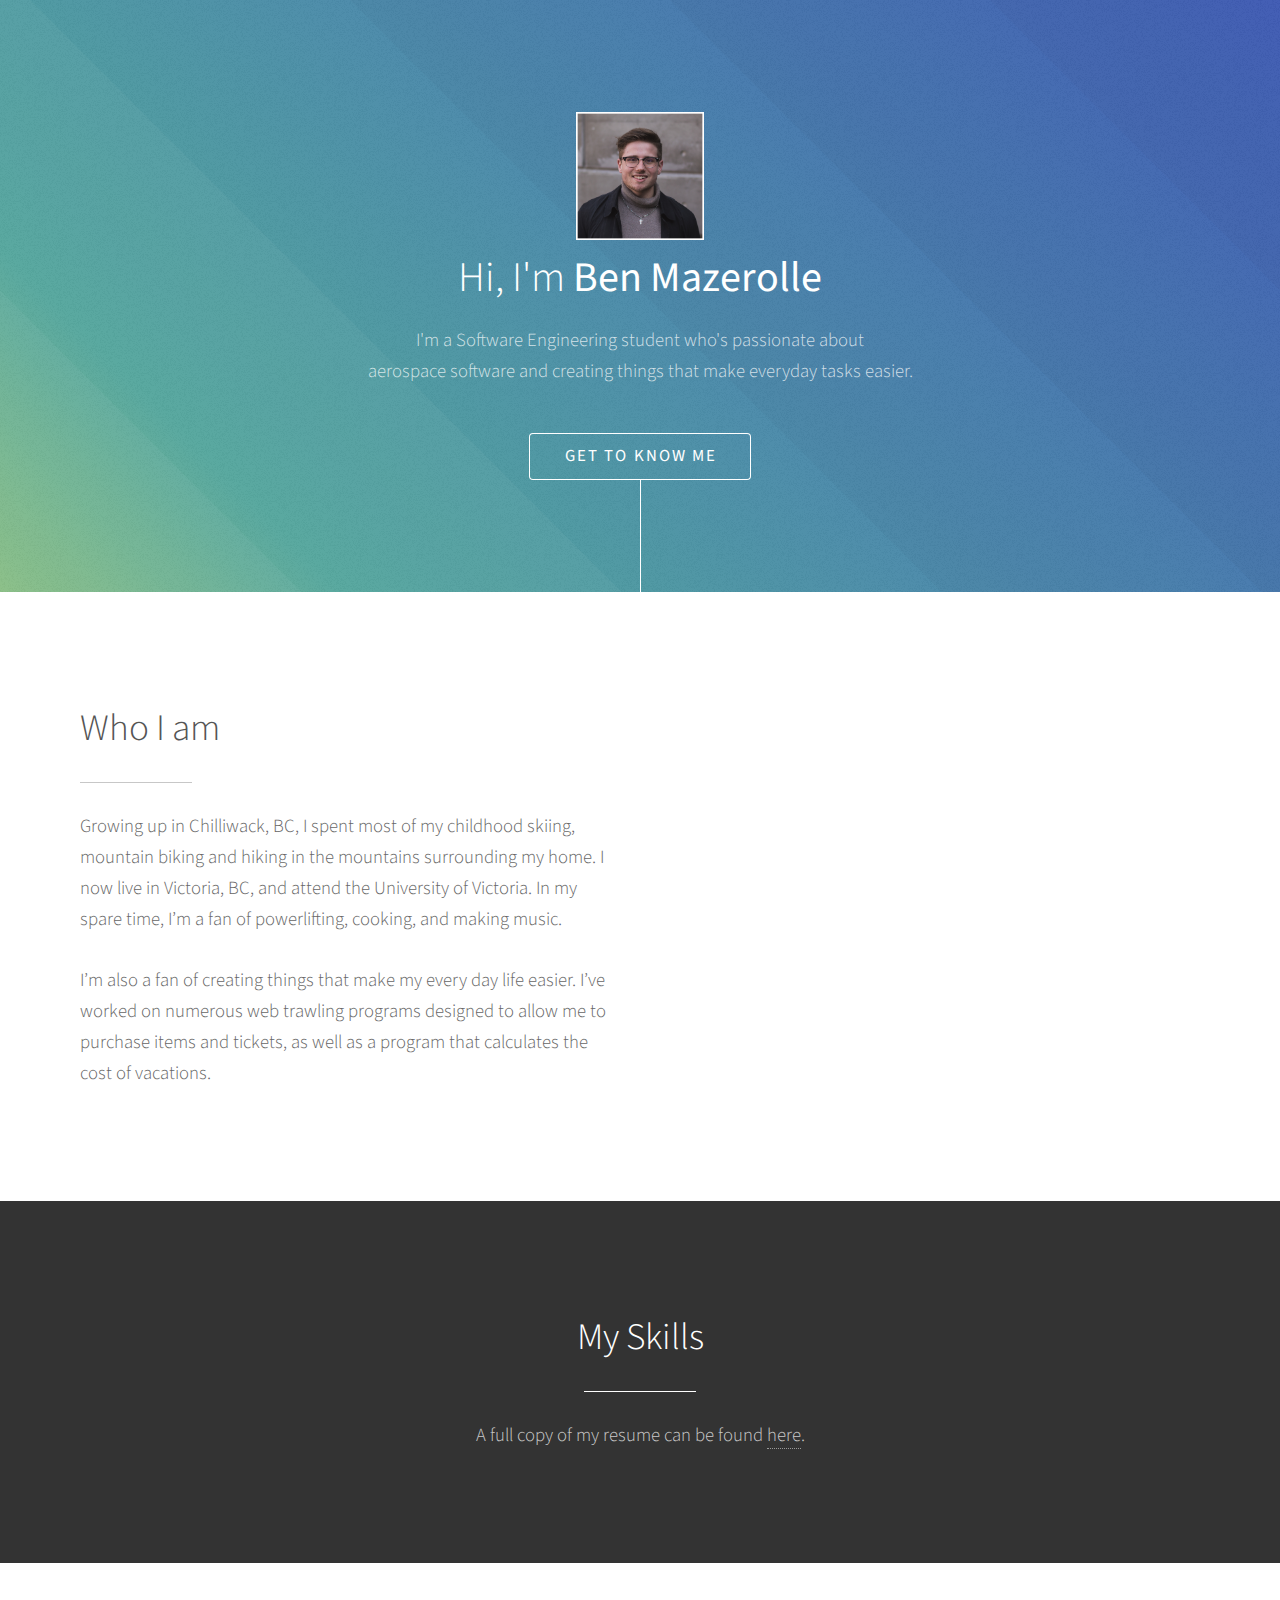
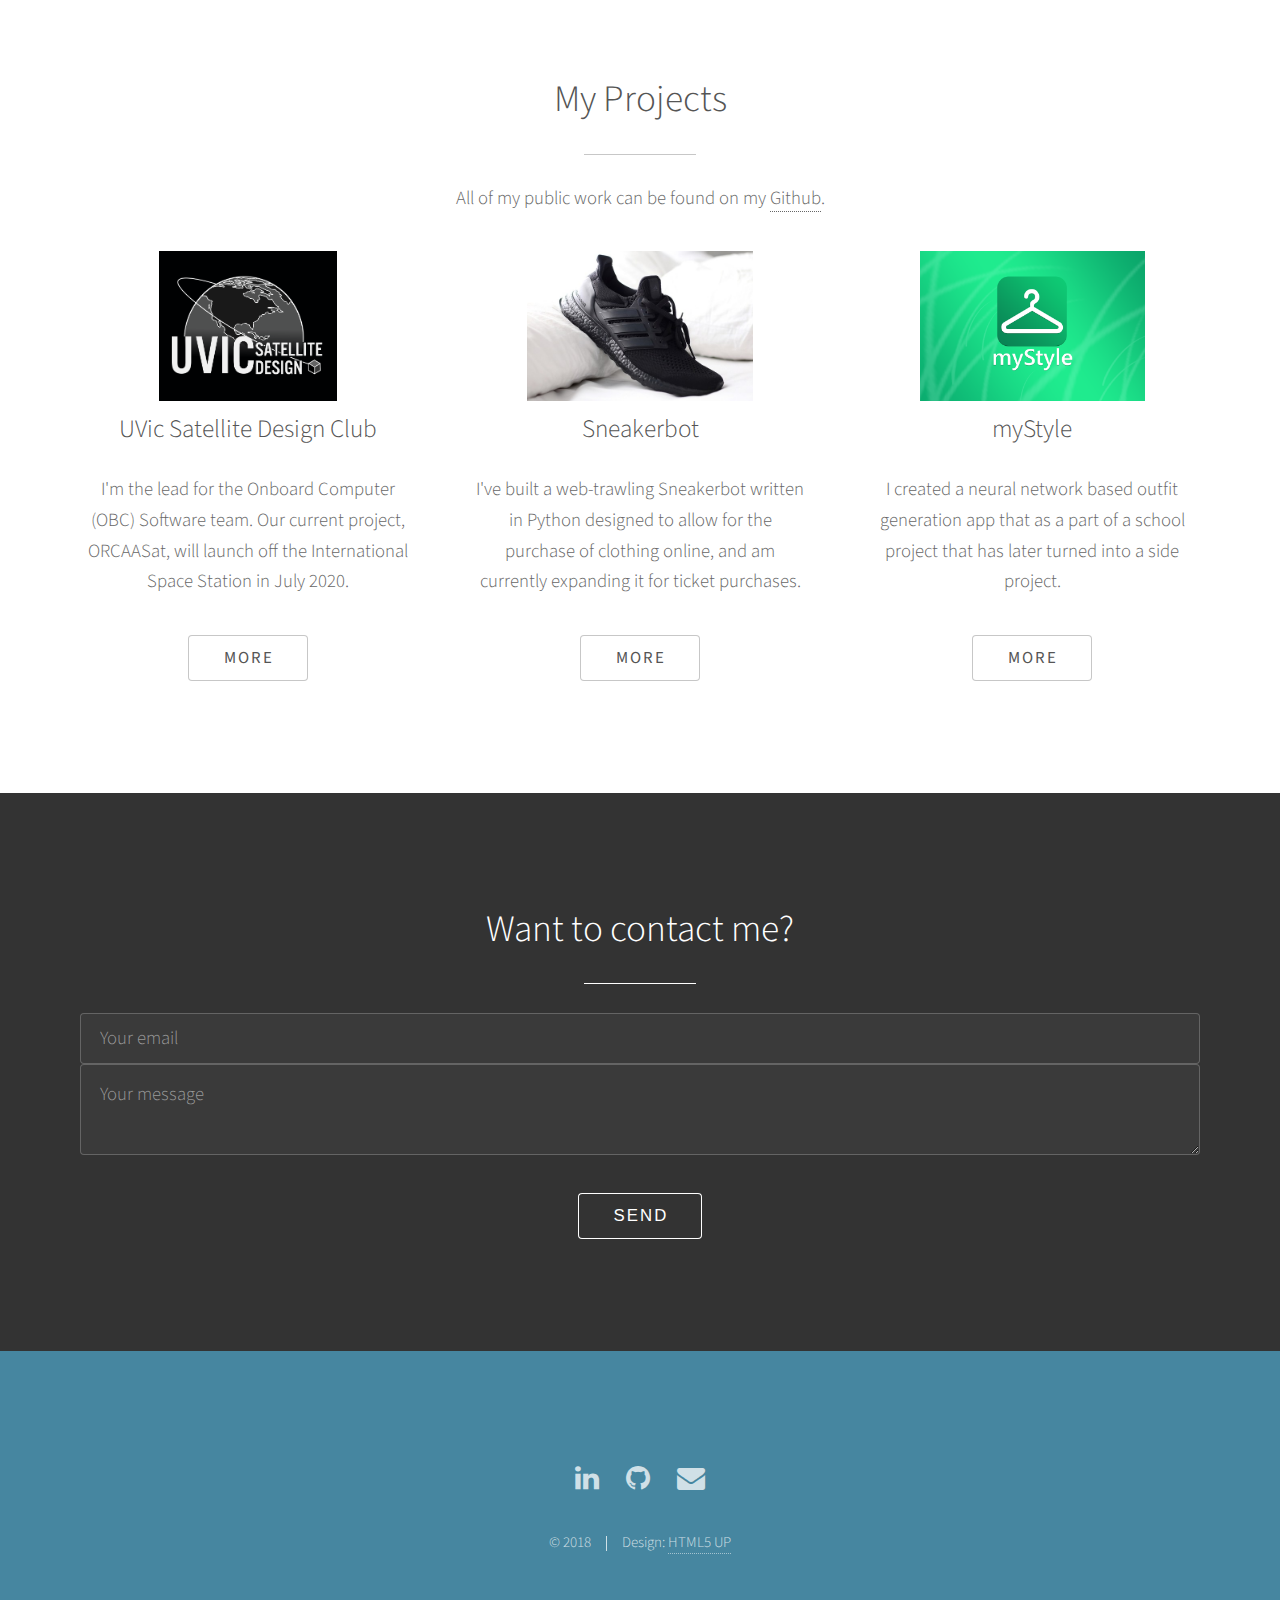
==== index.html @ 40f5339f "test:" ====
<!DOCTYPE HTML>
<!--
	Photon by HTML5 UP
	html5up.net | @ajlkn
	Free for personal and commercial use under the CCA 3.0 license (html5up.net/license)
-->
<html>
	<head>
		<title>Ben Mazerolle</title>
		<meta charset="utf-8" />
		<meta name="viewport" content="width=device-width, initial-scale=1" />
		<!--[if lte IE 8]><script src="assets/js/ie/html5shiv.js"></script><![endif]-->
		<link rel="stylesheet" href="assets/css/main.css" />
		<!--[if lte IE 8]><link rel="stylesheet" href="assets/css/ie8.css" /><![endif]-->
		<!--[if lte IE 9]><link rel="stylesheet" href="assets/css/ie9.css" /><![endif]-->
		<link rel="shortcut icon" href="https://raw.githubusercontent.com/bmazerolle/bmazerolle.github.io/master/images/me.ico" type="image/x-icon" />
	</head>
	<body>

		<!-- Header -->
			<section id="header">
				<div class="inner">
					<span><img src="images/me.jpg" alt="" width = "10%"/></span>
					<h1>Hi, I'm <strong>Ben Mazerolle</strong><br />
					</h1>
					<p>I'm a Software Engineering student who's passionate about<br />
					aerospace software and creating things that make everyday tasks easier.</p>
					<ul class="actions">
						<li><a href="#one" class="button scrolly">Get to know me</a></li>
					</ul>
				</div>
			</section>

		<!-- One -->
			<section id="one" class="main style1">
				<div class="container">
					<div class="row 150%">
						<div class="6u 12u$(medium)">
							<header class="major">
								<h2>Who I am<br />
								</h2>
							</header>
							<p>Growing up in Chilliwack, BC, I spent most of my childhood skiing, mountain biking and hiking in the mountains surrounding my home. I now live in Victoria, BC, and attend the University of Victoria. In my spare time, I’m a fan of powerlifting, cooking, and making music.
								<br/>
								<br/>
								I’m also a fan of creating things that make my every day life easier. I’ve worked on numerous web trawling programs designed to allow me to purchase items and tickets, as well as a program that calculates the cost of vacations.
							</p>
						</div>
						<div class="6u$ 12u$(medium) important(medium)">
							<span class="image fit"><img src="images/meskiing.png" alt=""/></span>
						</div>
					</div>
				</div>
			</section>

		<!-- Two -->
			<section id="two" class="main style2">
				<div class="container">
					<div class="row 150%">
						<div class="12u 20u$(medium)" align="center">
							<header class="major" align="center">
								<h2>My Skills</h2>
							</header>
							<p>A full copy of my resume can be found <a href='https://bmazerolle.github.io/assets/files/resume.pdf' target="_blank">here</a>.</p>
							<!--<ul class="major-icons">
								<li><span align="center"><div width="250px" id="programming"></div><div id="hardware" width="250px"></div><div id="database"></div><div id="design"></div><div id="webdev"></div><div id="networks"></div><div id="rtos"></div><div id="tools"></div></span></li>
							</ul>-->
						</div>
					</div>
				</div>
			</section>

		<!-- Three -->
			<section id="three" class="main style1 special">
				<div class="container">
					<header class="major">
						<h2>My Projects</h2>
					</header>
					<p>All of my public work can be found on my <a href='http://www.github.com/bmazerolle' target="_blank">Github</a>.</p>
					<div class="row 150%">
						<div class="4u 12u$(medium)">
							<span><img height="150" src="images/UVSD.png" alt="" /></span>
							<h3>UVic Satellite Design Club</h3>
							<p>I'm the lead for the Onboard Computer (OBC) Software team. Our current project, ORCAASat, will launch off the International Space Station in July 2020.</p>
							<ul class="actions">
								<li><a href="UVSD.html" class="button">More</a></li>
							</ul>
						</div>
						<div class="4u 12u$(medium)">
							<span><img height="150" src="images/ultraboost.jpg" alt="" /></span>
							<h3>Sneakerbot</h3>
							<p>I've built a web-trawling Sneakerbot written in Python designed to allow for the purchase of clothing online, and am currently expanding it for ticket purchases.</p>
							<ul class="actions">
								<li><a href="Sneakerbot.html" class="button">More</a></li>
							</ul>
						</div>
						<div class="4u$ 12u$(medium)">
							<span><img height="150" src="images/myStyle.png" alt="" /></span>
							<h3>myStyle</h3>
							<p>I created a neural network based outfit generation app that as a part of a school project that has later turned into a side project.</p>
							<ul class="actions">
								<li><a href="myStyle.html" class="button">More</a></li>
							</ul>
						</div>
					</div>
				</div>
			</section>

		<!-- Four -->
			<section id="four" class="main style2 special">
				<div class="container">
					<header class="major">
						<h2>Want to contact me?</h2>
					</header>
					<form method="POST" action="https://formspree.io/benmazerolle@yahoo.com">
						<input type="email" name="email" placeholder="Your email">
						<textarea name="message" placeholder="Your message"></textarea>
						<p></p>
						<button type="submit">Send</button>
					</form>
				</div>
			</section>



		<!-- Footer -->
			<section id="footer">
				<ul class="icons">
					<li><a href="http://www.linkedin.com/in/ben-mazerolle/" class="icon alt fa-linkedin"><span class="label" target="_blank">Instagram</span></a></li>
					<li><a href="http://www.github.com/bmazerolle" class="icon alt fa-github" target="_blank"><span class="label">GitHub</span></a></li>
					<li><a href="mailto:benmazerolle@yahoo.com" class="icon alt fa-envelope"><span class="label">Email</span></a></li>
				</ul>
				<ul class="copyright">
					<li>&copy; 2018</li><li>Design: <a href="http://html5up.net">HTML5 UP</a></li>
				</ul>
			</section>

		<!-- Scripts -->
			<script src="assets/js/jquery.min.js"></script>
			<script src="assets/js/jquery.scrolly.min.js"></script>
			<script src="assets/js/skel.min.js"></script>
			<script src="assets/js/util.js"></script>
			<!--[if lte IE 8]><script src="assets/js/ie/respond.min.js"></script><![endif]-->
			<script src="assets/js/main.js"></script>
			<script>
				// When the user clicks on <div>, open the popup
				function myFunction() {
					var popup = document.getElementById("myPopup");
					popup.classList.toggle("show");
				}
			</script>

	</body>


</html>
---- assets/css/main.css ----
@import url("font-awesome.min.css");
@import url("https://fonts.googleapis.com/css?family=Source+Sans+Pro:300,300italic,400,400italic");

/*
	Photon by HTML5 UP
	html5up.net | @ajlkn
	Free for personal and commercial use under the CCA 3.0 license (html5up.net/license)
*/

/* Reset */

	html, body, div, span, applet, object, iframe, h1, h2, h3, h4, h5, h6, p, blockquote, pre, a, abbr, acronym, address, big, cite, code, del, dfn, em, img, ins, kbd, q, s, samp, small, strike, strong, sub, sup, tt, var, b, u, i, center, dl, dt, dd, ol, ul, li, fieldset, form, label, legend, table, caption, tbody, tfoot, thead, tr, th, td, article, aside, canvas, details, embed, figure, figcaption, footer, header, hgroup, menu, nav, output, ruby, section, summary, time, mark, audio, video {
		margin: 0;
		padding: 0;
		border: 0;
		font-size: 100%;
		font: inherit;
		vertical-align: baseline;
	}
	
		#programming {
		content: url('https://raw.githubusercontent.com/bmazerolle/bmazerolle.github.io/master/images/Programming.png');
		height: 250px;
		width: 250px;
		float:left;
	}

	#programming:hover {
		content: url('https://raw.githubusercontent.com/bmazerolle/bmazerolle.github.io/master/images/Programming_hover.png');
		height: 250px;
		width: 250px;
		float:left;
	}
	
	#hardware {
		height: 250px;
		width: 250px;
		content: url('https://raw.githubusercontent.com/bmazerolle/bmazerolle.github.io/master/images/Hardware.png');
		float:left;
	}
	
	#hardware:hover {
		height: 250px;
		width: 250px;
		content: url('https://raw.githubusercontent.com/bmazerolle/bmazerolle.github.io/master/images/Hardware_hover.png');
		float:left;
	}
	
	#database {
		content: url('https://raw.githubusercontent.com/bmazerolle/bmazerolle.github.io/master/images/databaseicon.png');
		height: 250px;
		width: 250px;
		float:left;
	}

	#database:hover {
		content: url('https://raw.githubusercontent.com/bmazerolle/bmazerolle.github.io/master/images/databaseicon_hover.png');
		height: 250px;
		width: 250px;
		float:left;
	}
	
	#design {
		content: url('https://raw.githubusercontent.com/bmazerolle/bmazerolle.github.io/master/images/Design.png');
		height: 250px;
		width: 250px;
		float:left;
	}

	#design:hover {
		content: url('https://raw.githubusercontent.com/bmazerolle/bmazerolle.github.io/master/images/Design_hover.png');
		height: 250px;
		width: 250px;
		float:left;
	}
	
	#webdev {
		content: url('https://raw.githubusercontent.com/bmazerolle/bmazerolle.github.io/master/images/interneticon.png');
		height: 250px;
		width: 250px;
		float:left;
	}

	#webdev:hover {
		content: url('https://raw.githubusercontent.com/bmazerolle/bmazerolle.github.io/master/images/interneticon_hover.png');
		height: 250px;
		width: 250px;
		float:left;
	}
	
	#networks {
		content: url('https://raw.githubusercontent.com/bmazerolle/bmazerolle.github.io/master/images/networks.png');
		height: 250px;
		width: 250px;
		float:left;
	}

	#networks:hover {
		content: url('https://raw.githubusercontent.com/bmazerolle/bmazerolle.github.io/master/images/networks_hover.png');
		height: 250px;
		width: 250px;
		float:left;
	}
	
	#rtos {
		content: url('https://raw.githubusercontent.com/bmazerolle/bmazerolle.github.io/master/images/RTOS.png');
		height: 250px;
		width: 250px;
		float:left;
	}

	#rtos:hover {
		content: url('https://raw.githubusercontent.com/bmazerolle/bmazerolle.github.io/master/images/RTOS_hover.png');
		height: 250px;
		width: 250px;
		float:left;
	}
	
	#tools {
		content: url('https://raw.githubusercontent.com/bmazerolle/bmazerolle.github.io/master/images/tools.png');
		height: 250px;
		width: 250px;
		float:left;
	}

	#tools:hover {
		content: url('https://raw.githubusercontent.com/bmazerolle/bmazerolle.github.io/master/images/Tools_hover.png');
		height: 250px;
		width: 250px;
		float:left;
	}
	
	article, aside, details, figcaption, figure, footer, header, hgroup, menu, nav, section {
		display: block;
	}

	body {
		line-height: 1;
	}

	ol, ul {
		list-style: none;
	}

	blockquote, q {
		quotes: none;
	}

	blockquote:before, blockquote:after, q:before, q:after {
		content: '';
		content: none;
	}

	table {
		border-collapse: collapse;
		border-spacing: 0;
	}

	body {
		-webkit-text-size-adjust: none;
	}

/* Box Model */

	*, *:before, *:after {
		-moz-box-sizing: border-box;
		-webkit-box-sizing: border-box;
		box-sizing: border-box;
	}

/* Containers */

	.container {
		margin-left: auto;
		margin-right: auto;
	}

	.container.\31 25\25 {
		width: 100%;
		max-width: 75em;
		min-width: 60em;
	}

	.container.\37 5\25 {
		width: 45em;
	}

	.container.\35 0\25 {
		width: 30em;
	}

	.container.\32 5\25 {
		width: 15em;
	}

	.container {
		width: 60em;
	}

	@media screen and (max-width: 1680px) {

		.container.\31 25\25 {
			width: 100%;
			max-width: 75em;
			min-width: 60em;
		}

		.container.\37 5\25 {
			width: 45em;
		}

		.container.\35 0\25 {
			width: 30em;
		}

		.container.\32 5\25 {
			width: 15em;
		}

		.container {
			width: 60em;
		}

	}

	@media screen and (max-width: 1140px) {

		.container.\31 25\25 {
			width: 100%;
			max-width: 112.5%;
			min-width: 90%;
		}

		.container.\37 5\25 {
			width: 67.5%;
		}

		.container.\35 0\25 {
			width: 45%;
		}

		.container.\32 5\25 {
			width: 22.5%;
		}

		.container {
			width: 90%;
		}

	}

	@media screen and (max-width: 980px) {

		.container.\31 25\25 {
			width: 100%;
			max-width: 125%;
			min-width: 100%;
		}

		.container.\37 5\25 {
			width: 75%;
		}

		.container.\35 0\25 {
			width: 50%;
		}

		.container.\32 5\25 {
			width: 25%;
		}

		.container {
			width: 100% !important;
		}

	}

	@media screen and (max-width: 736px) {

		.container.\31 25\25 {
			width: 100%;
			max-width: 125%;
			min-width: 100%;
		}

		.container.\37 5\25 {
			width: 75%;
		}

		.container.\35 0\25 {
			width: 50%;
		}

		.container.\32 5\25 {
			width: 25%;
		}

		.container {
			width: 100% !important;
		}

	}

	@media screen and (max-width: 480px) {

		.container.\31 25\25 {
			width: 100%;
			max-width: 125%;
			min-width: 100%;
		}

		.container.\37 5\25 {
			width: 75%;
		}

		.container.\35 0\25 {
			width: 50%;
		}

		.container.\32 5\25 {
			width: 25%;
		}

		.container {
			width: 100% !important;
		}

	}

	@media screen and (max-width: 320px) {

		.container.\31 25\25 {
			width: 100%;
			max-width: 125%;
			min-width: 100%;
		}

		.container.\37 5\25 {
			width: 75%;
		}

		.container.\35 0\25 {
			width: 50%;
		}

		.container.\32 5\25 {
			width: 25%;
		}

		.container {
			width: 100% !important;
		}

	}

/* Grid */

	.row {
		border-bottom: solid 1px transparent;
		-moz-box-sizing: border-box;
		-webkit-box-sizing: border-box;
		box-sizing: border-box;
	}

	.row > * {
		float: left;
		-moz-box-sizing: border-box;
		-webkit-box-sizing: border-box;
		box-sizing: border-box;
	}

	.row:after, .row:before {
		content: '';
		display: block;
		clear: both;
		height: 0;
	}

	.row.uniform > * > :first-child {
		margin-top: 0;
	}

	.row.uniform > * > :last-child {
		margin-bottom: 0;
	}

	.row.\30 \25 > * {
		padding: 0 0 0 0em;
	}

	.row.\30 \25 {
		margin: 0 0 -1px 0em;
	}

	.row.uniform.\30 \25 > * {
		padding: 0em 0 0 0em;
	}

	.row.uniform.\30 \25 {
		margin: 0em 0 -1px 0em;
	}

	.row > * {
		padding: 0 0 0 2em;
	}

	.row {
		margin: 0 0 -1px -2em;
	}

	.row.uniform > * {
		padding: 2em 0 0 2em;
	}

	.row.uniform {
		margin: -2em 0 -1px -2em;
	}

	.row.\32 00\25 > * {
		padding: 0 0 0 4em;
	}

	.row.\32 00\25 {
		margin: 0 0 -1px -4em;
	}

	.row.uniform.\32 00\25 > * {
		padding: 4em 0 0 4em;
	}

	.row.uniform.\32 00\25 {
		margin: -4em 0 -1px -4em;
	}

	.row.\31 50\25 > * {
		padding: 0 0 0 3em;
	}

	.row.\31 50\25 {
		margin: 0 0 -1px -3em;
	}

	.row.uniform.\31 50\25 > * {
		padding: 3em 0 0 3em;
	}

	.row.uniform.\31 50\25 {
		margin: -3em 0 -1px -3em;
	}

	.row.\35 0\25 > * {
		padding: 0 0 0 1em;
	}

	.row.\35 0\25 {
		margin: 0 0 -1px -1em;
	}

	.row.uniform.\35 0\25 > * {
		padding: 1em 0 0 1em;
	}

	.row.uniform.\35 0\25 {
		margin: -1em 0 -1px -1em;
	}

	.row.\32 5\25 > * {
		padding: 0 0 0 0.5em;
	}

	.row.\32 5\25 {
		margin: 0 0 -1px -0.5em;
	}

	.row.uniform.\32 5\25 > * {
		padding: 0.5em 0 0 0.5em;
	}

	.row.uniform.\32 5\25 {
		margin: -0.5em 0 -1px -0.5em;
	}

	.\31 2u, .\31 2u\24 {
		width: 100%;
		clear: none;
		margin-left: 0;
	}

	.\31 1u, .\31 1u\24 {
		width: 91.6666666667%;
		clear: none;
		margin-left: 0;
	}

	.\31 0u, .\31 0u\24 {
		width: 83.3333333333%;
		clear: none;
		margin-left: 0;
	}

	.\39 u, .\39 u\24 {
		width: 75%;
		clear: none;
		margin-left: 0;
	}

	.\38 u, .\38 u\24 {
		width: 66.6666666667%;
		clear: none;
		margin-left: 0;
	}

	.\37 u, .\37 u\24 {
		width: 58.3333333333%;
		clear: none;
		margin-left: 0;
	}

	.\36 u, .\36 u\24 {
		width: 50%;
		clear: none;
		margin-left: 0;
	}

	.\35 u, .\35 u\24 {
		width: 41.6666666667%;
		clear: none;
		margin-left: 0;
	}

	.\34 u, .\34 u\24 {
		width: 33.3333333333%;
		clear: none;
		margin-left: 0;
	}

	.\33 u, .\33 u\24 {
		width: 25%;
		clear: none;
		margin-left: 0;
	}

	.\32 u, .\32 u\24 {
		width: 16.6666666667%;
		clear: none;
		margin-left: 0;
	}

	.\31 u, .\31 u\24 {
		width: 8.3333333333%;
		clear: none;
		margin-left: 0;
	}

	.\31 2u\24 + *,
	.\31 1u\24 + *,
	.\31 0u\24 + *,
	.\39 u\24 + *,
	.\38 u\24 + *,
	.\37 u\24 + *,
	.\36 u\24 + *,
	.\35 u\24 + *,
	.\34 u\24 + *,
	.\33 u\24 + *,
	.\32 u\24 + *,
	.\31 u\24 + * {
		clear: left;
	}

	.\-11u {
		margin-left: 91.66667%;
	}

	.\-10u {
		margin-left: 83.33333%;
	}

	.\-9u {
		margin-left: 75%;
	}

	.\-8u {
		margin-left: 66.66667%;
	}

	.\-7u {
		margin-left: 58.33333%;
	}

	.\-6u {
		margin-left: 50%;
	}

	.\-5u {
		margin-left: 41.66667%;
	}

	.\-4u {
		margin-left: 33.33333%;
	}

	.\-3u {
		margin-left: 25%;
	}

	.\-2u {
		margin-left: 16.66667%;
	}

	.\-1u {
		margin-left: 8.33333%;
	}

	@media screen and (max-width: 1680px) {

		.row > * {
			padding: 0 0 0 2em;
		}

		.row {
			margin: 0 0 -1px -2em;
		}

		.row.uniform > * {
			padding: 2em 0 0 2em;
		}

		.row.uniform {
			margin: -2em 0 -1px -2em;
		}

		.row.\32 00\25 > * {
			padding: 0 0 0 4em;
		}

		.row.\32 00\25 {
			margin: 0 0 -1px -4em;
		}

		.row.uniform.\32 00\25 > * {
			padding: 4em 0 0 4em;
		}

		.row.uniform.\32 00\25 {
			margin: -4em 0 -1px -4em;
		}

		.row.\31 50\25 > * {
			padding: 0 0 0 3em;
		}

		.row.\31 50\25 {
			margin: 0 0 -1px -3em;
		}

		.row.uniform.\31 50\25 > * {
			padding: 3em 0 0 3em;
		}

		.row.uniform.\31 50\25 {
			margin: -3em 0 -1px -3em;
		}

		.row.\35 0\25 > * {
			padding: 0 0 0 1em;
		}

		.row.\35 0\25 {
			margin: 0 0 -1px -1em;
		}

		.row.uniform.\35 0\25 > * {
			padding: 1em 0 0 1em;
		}

		.row.uniform.\35 0\25 {
			margin: -1em 0 -1px -1em;
		}

		.row.\32 5\25 > * {
			padding: 0 0 0 0.5em;
		}

		.row.\32 5\25 {
			margin: 0 0 -1px -0.5em;
		}

		.row.uniform.\32 5\25 > * {
			padding: 0.5em 0 0 0.5em;
		}

		.row.uniform.\32 5\25 {
			margin: -0.5em 0 -1px -0.5em;
		}

		.\31 2u\28xlarge\29, .\31 2u\24\28xlarge\29 {
			width: 100%;
			clear: none;
			margin-left: 0;
		}

		.\31 1u\28xlarge\29, .\31 1u\24\28xlarge\29 {
			width: 91.6666666667%;
			clear: none;
			margin-left: 0;
		}

		.\31 0u\28xlarge\29, .\31 0u\24\28xlarge\29 {
			width: 83.3333333333%;
			clear: none;
			margin-left: 0;
		}

		.\39 u\28xlarge\29, .\39 u\24\28xlarge\29 {
			width: 75%;
			clear: none;
			margin-left: 0;
		}

		.\38 u\28xlarge\29, .\38 u\24\28xlarge\29 {
			width: 66.6666666667%;
			clear: none;
			margin-left: 0;
		}

		.\37 u\28xlarge\29, .\37 u\24\28xlarge\29 {
			width: 58.3333333333%;
			clear: none;
			margin-left: 0;
		}

		.\36 u\28xlarge\29, .\36 u\24\28xlarge\29 {
			width: 50%;
			clear: none;
			margin-left: 0;
		}

		.\35 u\28xlarge\29, .\35 u\24\28xlarge\29 {
			width: 41.6666666667%;
			clear: none;
			margin-left: 0;
		}

		.\34 u\28xlarge\29, .\34 u\24\28xlarge\29 {
			width: 33.3333333333%;
			clear: none;
			margin-left: 0;
		}

		.\33 u\28xlarge\29, .\33 u\24\28xlarge\29 {
			width: 25%;
			clear: none;
			margin-left: 0;
		}

		.\32 u\28xlarge\29, .\32 u\24\28xlarge\29 {
			width: 16.6666666667%;
			clear: none;
			margin-left: 0;
		}

		.\31 u\28xlarge\29, .\31 u\24\28xlarge\29 {
			width: 8.3333333333%;
			clear: none;
			margin-left: 0;
		}

		.\31 2u\24\28xlarge\29 + *,
		.\31 1u\24\28xlarge\29 + *,
		.\31 0u\24\28xlarge\29 + *,
		.\39 u\24\28xlarge\29 + *,
		.\38 u\24\28xlarge\29 + *,
		.\37 u\24\28xlarge\29 + *,
		.\36 u\24\28xlarge\29 + *,
		.\35 u\24\28xlarge\29 + *,
		.\34 u\24\28xlarge\29 + *,
		.\33 u\24\28xlarge\29 + *,
		.\32 u\24\28xlarge\29 + *,
		.\31 u\24\28xlarge\29 + * {
			clear: left;
		}

		.\-11u\28xlarge\29 {
			margin-left: 91.66667%;
		}

		.\-10u\28xlarge\29 {
			margin-left: 83.33333%;
		}

		.\-9u\28xlarge\29 {
			margin-left: 75%;
		}

		.\-8u\28xlarge\29 {
			margin-left: 66.66667%;
		}

		.\-7u\28xlarge\29 {
			margin-left: 58.33333%;
		}

		.\-6u\28xlarge\29 {
			margin-left: 50%;
		}

		.\-5u\28xlarge\29 {
			margin-left: 41.66667%;
		}

		.\-4u\28xlarge\29 {
			margin-left: 33.33333%;
		}

		.\-3u\28xlarge\29 {
			margin-left: 25%;
		}

		.\-2u\28xlarge\29 {
			margin-left: 16.66667%;
		}

		.\-1u\28xlarge\29 {
			margin-left: 8.33333%;
		}

	}

	@media screen and (max-width: 1140px) {

		.row > * {
			padding: 0 0 0 1.5em;
		}

		.row {
			margin: 0 0 -1px -1.5em;
		}

		.row.uniform > * {
			padding: 1.5em 0 0 1.5em;
		}

		.row.uniform {
			margin: -1.5em 0 -1px -1.5em;
		}

		.row.\32 00\25 > * {
			padding: 0 0 0 3em;
		}

		.row.\32 00\25 {
			margin: 0 0 -1px -3em;
		}

		.row.uniform.\32 00\25 > * {
			padding: 3em 0 0 3em;
		}

		.row.uniform.\32 00\25 {
			margin: -3em 0 -1px -3em;
		}

		.row.\31 50\25 > * {
			padding: 0 0 0 2.25em;
		}

		.row.\31 50\25 {
			margin: 0 0 -1px -2.25em;
		}

		.row.uniform.\31 50\25 > * {
			padding: 2.25em 0 0 2.25em;
		}

		.row.uniform.\31 50\25 {
			margin: -2.25em 0 -1px -2.25em;
		}

		.row.\35 0\25 > * {
			padding: 0 0 0 0.75em;
		}

		.row.\35 0\25 {
			margin: 0 0 -1px -0.75em;
		}

		.row.uniform.\35 0\25 > * {
			padding: 0.75em 0 0 0.75em;
		}

		.row.uniform.\35 0\25 {
			margin: -0.75em 0 -1px -0.75em;
		}

		.row.\32 5\25 > * {
			padding: 0 0 0 0.375em;
		}

		.row.\32 5\25 {
			margin: 0 0 -1px -0.375em;
		}

		.row.uniform.\32 5\25 > * {
			padding: 0.375em 0 0 0.375em;
		}

		.row.uniform.\32 5\25 {
			margin: -0.375em 0 -1px -0.375em;
		}

		.\31 2u\28large\29, .\31 2u\24\28large\29 {
			width: 100%;
			clear: none;
			margin-left: 0;
		}

		.\31 1u\28large\29, .\31 1u\24\28large\29 {
			width: 91.6666666667%;
			clear: none;
			margin-left: 0;
		}

		.\31 0u\28large\29, .\31 0u\24\28large\29 {
			width: 83.3333333333%;
			clear: none;
			margin-left: 0;
		}

		.\39 u\28large\29, .\39 u\24\28large\29 {
			width: 75%;
			clear: none;
			margin-left: 0;
		}

		.\38 u\28large\29, .\38 u\24\28large\29 {
			width: 66.6666666667%;
			clear: none;
			margin-left: 0;
		}

		.\37 u\28large\29, .\37 u\24\28large\29 {
			width: 58.3333333333%;
			clear: none;
			margin-left: 0;
		}

		.\36 u\28large\29, .\36 u\24\28large\29 {
			width: 50%;
			clear: none;
			margin-left: 0;
		}

		.\35 u\28large\29, .\35 u\24\28large\29 {
			width: 41.6666666667%;
			clear: none;
			margin-left: 0;
		}

		.\34 u\28large\29, .\34 u\24\28large\29 {
			width: 33.3333333333%;
			clear: none;
			margin-left: 0;
		}

		.\33 u\28large\29, .\33 u\24\28large\29 {
			width: 25%;
			clear: none;
			margin-left: 0;
		}

		.\32 u\28large\29, .\32 u\24\28large\29 {
			width: 16.6666666667%;
			clear: none;
			margin-left: 0;
		}

		.\31 u\28large\29, .\31 u\24\28large\29 {
			width: 8.3333333333%;
			clear: none;
			margin-left: 0;
		}

		.\31 2u\24\28large\29 + *,
		.\31 1u\24\28large\29 + *,
		.\31 0u\24\28large\29 + *,
		.\39 u\24\28large\29 + *,
		.\38 u\24\28large\29 + *,
		.\37 u\24\28large\29 + *,
		.\36 u\24\28large\29 + *,
		.\35 u\24\28large\29 + *,
		.\34 u\24\28large\29 + *,
		.\33 u\24\28large\29 + *,
		.\32 u\24\28large\29 + *,
		.\31 u\24\28large\29 + * {
			clear: left;
		}

		.\-11u\28large\29 {
			margin-left: 91.66667%;
		}

		.\-10u\28large\29 {
			margin-left: 83.33333%;
		}

		.\-9u\28large\29 {
			margin-left: 75%;
		}

		.\-8u\28large\29 {
			margin-left: 66.66667%;
		}

		.\-7u\28large\29 {
			margin-left: 58.33333%;
		}

		.\-6u\28large\29 {
			margin-left: 50%;
		}

		.\-5u\28large\29 {
			margin-left: 41.66667%;
		}

		.\-4u\28large\29 {
			margin-left: 33.33333%;
		}

		.\-3u\28large\29 {
			margin-left: 25%;
		}

		.\-2u\28large\29 {
			margin-left: 16.66667%;
		}

		.\-1u\28large\29 {
			margin-left: 8.33333%;
		}

	}

	@media screen and (max-width: 980px) {

		.row > * {
			padding: 0 0 0 1.5em;
		}

		.row {
			margin: 0 0 -1px -1.5em;
		}

		.row.uniform > * {
			padding: 1.5em 0 0 1.5em;
		}

		.row.uniform {
			margin: -1.5em 0 -1px -1.5em;
		}

		.row.\32 00\25 > * {
			padding: 0 0 0 3em;
		}

		.row.\32 00\25 {
			margin: 0 0 -1px -3em;
		}

		.row.uniform.\32 00\25 > * {
			padding: 3em 0 0 3em;
		}

		.row.uniform.\32 00\25 {
			margin: -3em 0 -1px -3em;
		}

		.row.\31 50\25 > * {
			padding: 0 0 0 2.25em;
		}

		.row.\31 50\25 {
			margin: 0 0 -1px -2.25em;
		}

		.row.uniform.\31 50\25 > * {
			padding: 2.25em 0 0 2.25em;
		}

		.row.uniform.\31 50\25 {
			margin: -2.25em 0 -1px -2.25em;
		}

		.row.\35 0\25 > * {
			padding: 0 0 0 0.75em;
		}

		.row.\35 0\25 {
			margin: 0 0 -1px -0.75em;
		}

		.row.uniform.\35 0\25 > * {
			padding: 0.75em 0 0 0.75em;
		}

		.row.uniform.\35 0\25 {
			margin: -0.75em 0 -1px -0.75em;
		}

		.row.\32 5\25 > * {
			padding: 0 0 0 0.375em;
		}

		.row.\32 5\25 {
			margin: 0 0 -1px -0.375em;
		}

		.row.uniform.\32 5\25 > * {
			padding: 0.375em 0 0 0.375em;
		}

		.row.uniform.\32 5\25 {
			margin: -0.375em 0 -1px -0.375em;
		}

		.\31 2u\28medium\29, .\31 2u\24\28medium\29 {
			width: 100%;
			clear: none;
			margin-left: 0;
		}

		.\31 1u\28medium\29, .\31 1u\24\28medium\29 {
			width: 91.6666666667%;
			clear: none;
			margin-left: 0;
		}

		.\31 0u\28medium\29, .\31 0u\24\28medium\29 {
			width: 83.3333333333%;
			clear: none;
			margin-left: 0;
		}

		.\39 u\28medium\29, .\39 u\24\28medium\29 {
			width: 75%;
			clear: none;
			margin-left: 0;
		}

		.\38 u\28medium\29, .\38 u\24\28medium\29 {
			width: 66.6666666667%;
			clear: none;
			margin-left: 0;
		}

		.\37 u\28medium\29, .\37 u\24\28medium\29 {
			width: 58.3333333333%;
			clear: none;
			margin-left: 0;
		}

		.\36 u\28medium\29, .\36 u\24\28medium\29 {
			width: 50%;
			clear: none;
			margin-left: 0;
		}

		.\35 u\28medium\29, .\35 u\24\28medium\29 {
			width: 41.6666666667%;
			clear: none;
			margin-left: 0;
		}

		.\34 u\28medium\29, .\34 u\24\28medium\29 {
			width: 33.3333333333%;
			clear: none;
			margin-left: 0;
		}

		.\33 u\28medium\29, .\33 u\24\28medium\29 {
			width: 25%;
			clear: none;
			margin-left: 0;
		}

		.\32 u\28medium\29, .\32 u\24\28medium\29 {
			width: 16.6666666667%;
			clear: none;
			margin-left: 0;
		}

		.\31 u\28medium\29, .\31 u\24\28medium\29 {
			width: 8.3333333333%;
			clear: none;
			margin-left: 0;
		}

		.\31 2u\24\28medium\29 + *,
		.\31 1u\24\28medium\29 + *,
		.\31 0u\24\28medium\29 + *,
		.\39 u\24\28medium\29 + *,
		.\38 u\24\28medium\29 + *,
		.\37 u\24\28medium\29 + *,
		.\36 u\24\28medium\29 + *,
		.\35 u\24\28medium\29 + *,
		.\34 u\24\28medium\29 + *,
		.\33 u\24\28medium\29 + *,
		.\32 u\24\28medium\29 + *,
		.\31 u\24\28medium\29 + * {
			clear: left;
		}

		.\-11u\28medium\29 {
			margin-left: 91.66667%;
		}

		.\-10u\28medium\29 {
			margin-left: 83.33333%;
		}

		.\-9u\28medium\29 {
			margin-left: 75%;
		}

		.\-8u\28medium\29 {
			margin-left: 66.66667%;
		}

		.\-7u\28medium\29 {
			margin-left: 58.33333%;
		}

		.\-6u\28medium\29 {
			margin-left: 50%;
		}

		.\-5u\28medium\29 {
			margin-left: 41.66667%;
		}

		.\-4u\28medium\29 {
			margin-left: 33.33333%;
		}

		.\-3u\28medium\29 {
			margin-left: 25%;
		}

		.\-2u\28medium\29 {
			margin-left: 16.66667%;
		}

		.\-1u\28medium\29 {
			margin-left: 8.33333%;
		}

	}

	@media screen and (max-width: 736px) {

		.row > * {
			padding: 0 0 0 1.5em;
		}

		.row {
			margin: 0 0 -1px -1.5em;
		}

		.row.uniform > * {
			padding: 1.5em 0 0 1.5em;
		}

		.row.uniform {
			margin: -1.5em 0 -1px -1.5em;
		}

		.row.\32 00\25 > * {
			padding: 0 0 0 3em;
		}

		.row.\32 00\25 {
			margin: 0 0 -1px -3em;
		}

		.row.uniform.\32 00\25 > * {
			padding: 3em 0 0 3em;
		}

		.row.uniform.\32 00\25 {
			margin: -3em 0 -1px -3em;
		}

		.row.\31 50\25 > * {
			padding: 0 0 0 2.25em;
		}

		.row.\31 50\25 {
			margin: 0 0 -1px -2.25em;
		}

		.row.uniform.\31 50\25 > * {
			padding: 2.25em 0 0 2.25em;
		}

		.row.uniform.\31 50\25 {
			margin: -2.25em 0 -1px -2.25em;
		}

		.row.\35 0\25 > * {
			padding: 0 0 0 0.75em;
		}

		.row.\35 0\25 {
			margin: 0 0 -1px -0.75em;
		}

		.row.uniform.\35 0\25 > * {
			padding: 0.75em 0 0 0.75em;
		}

		.row.uniform.\35 0\25 {
			margin: -0.75em 0 -1px -0.75em;
		}

		.row.\32 5\25 > * {
			padding: 0 0 0 0.375em;
		}

		.row.\32 5\25 {
			margin: 0 0 -1px -0.375em;
		}

		.row.uniform.\32 5\25 > * {
			padding: 0.375em 0 0 0.375em;
		}

		.row.uniform.\32 5\25 {
			margin: -0.375em 0 -1px -0.375em;
		}

		.\31 2u\28small\29, .\31 2u\24\28small\29 {
			width: 100%;
			clear: none;
			margin-left: 0;
		}

		.\31 1u\28small\29, .\31 1u\24\28small\29 {
			width: 91.6666666667%;
			clear: none;
			margin-left: 0;
		}

		.\31 0u\28small\29, .\31 0u\24\28small\29 {
			width: 83.3333333333%;
			clear: none;
			margin-left: 0;
		}

		.\39 u\28small\29, .\39 u\24\28small\29 {
			width: 75%;
			clear: none;
			margin-left: 0;
		}

		.\38 u\28small\29, .\38 u\24\28small\29 {
			width: 66.6666666667%;
			clear: none;
			margin-left: 0;
		}

		.\37 u\28small\29, .\37 u\24\28small\29 {
			width: 58.3333333333%;
			clear: none;
			margin-left: 0;
		}

		.\36 u\28small\29, .\36 u\24\28small\29 {
			width: 50%;
			clear: none;
			margin-left: 0;
		}

		.\35 u\28small\29, .\35 u\24\28small\29 {
			width: 41.6666666667%;
			clear: none;
			margin-left: 0;
		}

		.\34 u\28small\29, .\34 u\24\28small\29 {
			width: 33.3333333333%;
			clear: none;
			margin-left: 0;
		}

		.\33 u\28small\29, .\33 u\24\28small\29 {
			width: 25%;
			clear: none;
			margin-left: 0;
		}

		.\32 u\28small\29, .\32 u\24\28small\29 {
			width: 16.6666666667%;
			clear: none;
			margin-left: 0;
		}

		.\31 u\28small\29, .\31 u\24\28small\29 {
			width: 8.3333333333%;
			clear: none;
			margin-left: 0;
		}

		.\31 2u\24\28small\29 + *,
		.\31 1u\24\28small\29 + *,
		.\31 0u\24\28small\29 + *,
		.\39 u\24\28small\29 + *,
		.\38 u\24\28small\29 + *,
		.\37 u\24\28small\29 + *,
		.\36 u\24\28small\29 + *,
		.\35 u\24\28small\29 + *,
		.\34 u\24\28small\29 + *,
		.\33 u\24\28small\29 + *,
		.\32 u\24\28small\29 + *,
		.\31 u\24\28small\29 + * {
			clear: left;
		}

		.\-11u\28small\29 {
			margin-left: 91.66667%;
		}

		.\-10u\28small\29 {
			margin-left: 83.33333%;
		}

		.\-9u\28small\29 {
			margin-left: 75%;
		}

		.\-8u\28small\29 {
			margin-left: 66.66667%;
		}

		.\-7u\28small\29 {
			margin-left: 58.33333%;
		}

		.\-6u\28small\29 {
			margin-left: 50%;
		}

		.\-5u\28small\29 {
			margin-left: 41.66667%;
		}

		.\-4u\28small\29 {
			margin-left: 33.33333%;
		}

		.\-3u\28small\29 {
			margin-left: 25%;
		}

		.\-2u\28small\29 {
			margin-left: 16.66667%;
		}

		.\-1u\28small\29 {
			margin-left: 8.33333%;
		}

	}

	@media screen and (max-width: 480px) {

		.row > * {
			padding: 0 0 0 1.5em;
		}

		.row {
			margin: 0 0 -1px -1.5em;
		}

		.row.uniform > * {
			padding: 1.5em 0 0 1.5em;
		}

		.row.uniform {
			margin: -1.5em 0 -1px -1.5em;
		}

		.row.\32 00\25 > * {
			padding: 0 0 0 3em;
		}

		.row.\32 00\25 {
			margin: 0 0 -1px -3em;
		}

		.row.uniform.\32 00\25 > * {
			padding: 3em 0 0 3em;
		}

		.row.uniform.\32 00\25 {
			margin: -3em 0 -1px -3em;
		}

		.row.\31 50\25 > * {
			padding: 0 0 0 2.25em;
		}

		.row.\31 50\25 {
			margin: 0 0 -1px -2.25em;
		}

		.row.uniform.\31 50\25 > * {
			padding: 2.25em 0 0 2.25em;
		}

		.row.uniform.\31 50\25 {
			margin: -2.25em 0 -1px -2.25em;
		}

		.row.\35 0\25 > * {
			padding: 0 0 0 0.75em;
		}

		.row.\35 0\25 {
			margin: 0 0 -1px -0.75em;
		}

		.row.uniform.\35 0\25 > * {
			padding: 0.75em 0 0 0.75em;
		}

		.row.uniform.\35 0\25 {
			margin: -0.75em 0 -1px -0.75em;
		}

		.row.\32 5\25 > * {
			padding: 0 0 0 0.375em;
		}

		.row.\32 5\25 {
			margin: 0 0 -1px -0.375em;
		}

		.row.uniform.\32 5\25 > * {
			padding: 0.375em 0 0 0.375em;
		}

		.row.uniform.\32 5\25 {
			margin: -0.375em 0 -1px -0.375em;
		}

		.\31 2u\28xsmall\29, .\31 2u\24\28xsmall\29 {
			width: 100%;
			clear: none;
			margin-left: 0;
		}

		.\31 1u\28xsmall\29, .\31 1u\24\28xsmall\29 {
			width: 91.6666666667%;
			clear: none;
			margin-left: 0;
		}

		.\31 0u\28xsmall\29, .\31 0u\24\28xsmall\29 {
			width: 83.3333333333%;
			clear: none;
			margin-left: 0;
		}

		.\39 u\28xsmall\29, .\39 u\24\28xsmall\29 {
			width: 75%;
			clear: none;
			margin-left: 0;
		}

		.\38 u\28xsmall\29, .\38 u\24\28xsmall\29 {
			width: 66.6666666667%;
			clear: none;
			margin-left: 0;
		}

		.\37 u\28xsmall\29, .\37 u\24\28xsmall\29 {
			width: 58.3333333333%;
			clear: none;
			margin-left: 0;
		}

		.\36 u\28xsmall\29, .\36 u\24\28xsmall\29 {
			width: 50%;
			clear: none;
			margin-left: 0;
		}

		.\35 u\28xsmall\29, .\35 u\24\28xsmall\29 {
			width: 41.6666666667%;
			clear: none;
			margin-left: 0;
		}

		.\34 u\28xsmall\29, .\34 u\24\28xsmall\29 {
			width: 33.3333333333%;
			clear: none;
			margin-left: 0;
		}

		.\33 u\28xsmall\29, .\33 u\24\28xsmall\29 {
			width: 25%;
			clear: none;
			margin-left: 0;
		}

		.\32 u\28xsmall\29, .\32 u\24\28xsmall\29 {
			width: 16.6666666667%;
			clear: none;
			margin-left: 0;
		}

		.\31 u\28xsmall\29, .\31 u\24\28xsmall\29 {
			width: 8.3333333333%;
			clear: none;
			margin-left: 0;
		}

		.\31 2u\24\28xsmall\29 + *,
		.\31 1u\24\28xsmall\29 + *,
		.\31 0u\24\28xsmall\29 + *,
		.\39 u\24\28xsmall\29 + *,
		.\38 u\24\28xsmall\29 + *,
		.\37 u\24\28xsmall\29 + *,
		.\36 u\24\28xsmall\29 + *,
		.\35 u\24\28xsmall\29 + *,
		.\34 u\24\28xsmall\29 + *,
		.\33 u\24\28xsmall\29 + *,
		.\32 u\24\28xsmall\29 + *,
		.\31 u\24\28xsmall\29 + * {
			clear: left;
		}

		.\-11u\28xsmall\29 {
			margin-left: 91.66667%;
		}

		.\-10u\28xsmall\29 {
			margin-left: 83.33333%;
		}

		.\-9u\28xsmall\29 {
			margin-left: 75%;
		}

		.\-8u\28xsmall\29 {
			margin-left: 66.66667%;
		}

		.\-7u\28xsmall\29 {
			margin-left: 58.33333%;
		}

		.\-6u\28xsmall\29 {
			margin-left: 50%;
		}

		.\-5u\28xsmall\29 {
			margin-left: 41.66667%;
		}

		.\-4u\28xsmall\29 {
			margin-left: 33.33333%;
		}

		.\-3u\28xsmall\29 {
			margin-left: 25%;
		}

		.\-2u\28xsmall\29 {
			margin-left: 16.66667%;
		}

		.\-1u\28xsmall\29 {
			margin-left: 8.33333%;
		}

	}

	@media screen and (max-width: 320px) {

		.row > * {
			padding: 0 0 0 1.5em;
		}

		.row {
			margin: 0 0 -1px -1.5em;
		}

		.row.uniform > * {
			padding: 1.5em 0 0 1.5em;
		}

		.row.uniform {
			margin: -1.5em 0 -1px -1.5em;
		}

		.row.\32 00\25 > * {
			padding: 0 0 0 3em;
		}

		.row.\32 00\25 {
			margin: 0 0 -1px -3em;
		}

		.row.uniform.\32 00\25 > * {
			padding: 3em 0 0 3em;
		}

		.row.uniform.\32 00\25 {
			margin: -3em 0 -1px -3em;
		}

		.row.\31 50\25 > * {
			padding: 0 0 0 2.25em;
		}

		.row.\31 50\25 {
			margin: 0 0 -1px -2.25em;
		}

		.row.uniform.\31 50\25 > * {
			padding: 2.25em 0 0 2.25em;
		}

		.row.uniform.\31 50\25 {
			margin: -2.25em 0 -1px -2.25em;
		}

		.row.\35 0\25 > * {
			padding: 0 0 0 0.75em;
		}

		.row.\35 0\25 {
			margin: 0 0 -1px -0.75em;
		}

		.row.uniform.\35 0\25 > * {
			padding: 0.75em 0 0 0.75em;
		}

		.row.uniform.\35 0\25 {
			margin: -0.75em 0 -1px -0.75em;
		}

		.row.\32 5\25 > * {
			padding: 0 0 0 0.375em;
		}

		.row.\32 5\25 {
			margin: 0 0 -1px -0.375em;
		}

		.row.uniform.\32 5\25 > * {
			padding: 0.375em 0 0 0.375em;
		}

		.row.uniform.\32 5\25 {
			margin: -0.375em 0 -1px -0.375em;
		}

		.\31 2u\28xxsmall\29, .\31 2u\24\28xxsmall\29 {
			width: 100%;
			clear: none;
			margin-left: 0;
		}

		.\31 1u\28xxsmall\29, .\31 1u\24\28xxsmall\29 {
			width: 91.6666666667%;
			clear: none;
			margin-left: 0;
		}

		.\31 0u\28xxsmall\29, .\31 0u\24\28xxsmall\29 {
			width: 83.3333333333%;
			clear: none;
			margin-left: 0;
		}

		.\39 u\28xxsmall\29, .\39 u\24\28xxsmall\29 {
			width: 75%;
			clear: none;
			margin-left: 0;
		}

		.\38 u\28xxsmall\29, .\38 u\24\28xxsmall\29 {
			width: 66.6666666667%;
			clear: none;
			margin-left: 0;
		}

		.\37 u\28xxsmall\29, .\37 u\24\28xxsmall\29 {
			width: 58.3333333333%;
			clear: none;
			margin-left: 0;
		}

		.\36 u\28xxsmall\29, .\36 u\24\28xxsmall\29 {
			width: 50%;
			clear: none;
			margin-left: 0;
		}

		.\35 u\28xxsmall\29, .\35 u\24\28xxsmall\29 {
			width: 41.6666666667%;
			clear: none;
			margin-left: 0;
		}

		.\34 u\28xxsmall\29, .\34 u\24\28xxsmall\29 {
			width: 33.3333333333%;
			clear: none;
			margin-left: 0;
		}

		.\33 u\28xxsmall\29, .\33 u\24\28xxsmall\29 {
			width: 25%;
			clear: none;
			margin-left: 0;
		}

		.\32 u\28xxsmall\29, .\32 u\24\28xxsmall\29 {
			width: 16.6666666667%;
			clear: none;
			margin-left: 0;
		}

		.\31 u\28xxsmall\29, .\31 u\24\28xxsmall\29 {
			width: 8.3333333333%;
			clear: none;
			margin-left: 0;
		}

		.\31 2u\24\28xxsmall\29 + *,
		.\31 1u\24\28xxsmall\29 + *,
		.\31 0u\24\28xxsmall\29 + *,
		.\39 u\24\28xxsmall\29 + *,
		.\38 u\24\28xxsmall\29 + *,
		.\37 u\24\28xxsmall\29 + *,
		.\36 u\24\28xxsmall\29 + *,
		.\35 u\24\28xxsmall\29 + *,
		.\34 u\24\28xxsmall\29 + *,
		.\33 u\24\28xxsmall\29 + *,
		.\32 u\24\28xxsmall\29 + *,
		.\31 u\24\28xxsmall\29 + * {
			clear: left;
		}

		.\-11u\28xxsmall\29 {
			margin-left: 91.66667%;
		}

		.\-10u\28xxsmall\29 {
			margin-left: 83.33333%;
		}

		.\-9u\28xxsmall\29 {
			margin-left: 75%;
		}

		.\-8u\28xxsmall\29 {
			margin-left: 66.66667%;
		}

		.\-7u\28xxsmall\29 {
			margin-left: 58.33333%;
		}

		.\-6u\28xxsmall\29 {
			margin-left: 50%;
		}

		.\-5u\28xxsmall\29 {
			margin-left: 41.66667%;
		}

		.\-4u\28xxsmall\29 {
			margin-left: 33.33333%;
		}

		.\-3u\28xxsmall\29 {
			margin-left: 25%;
		}

		.\-2u\28xxsmall\29 {
			margin-left: 16.66667%;
		}

		.\-1u\28xxsmall\29 {
			margin-left: 8.33333%;
		}

	}

/* Basic */

	body {
		background: #fff;
	}

		body.is-loading *, body.is-loading *:before, body.is-loading *:after {
			-moz-animation: none !important;
			-webkit-animation: none !important;
			-ms-animation: none !important;
			animation: none !important;
			-moz-transition: none !important;
			-webkit-transition: none !important;
			-ms-transition: none !important;
			transition: none !important;
		}

	body, input, select, textarea {
		color: #666;
		font-family: "Source Sans Pro", Helvetica, sans-serif;
		font-size: 16pt;
		font-weight: 300;
		line-height: 1.65em;
	}

	a {
		-moz-transition: color 0.2s ease-in-out, border-color 0.2s ease-in-out;
		-webkit-transition: color 0.2s ease-in-out, border-color 0.2s ease-in-out;
		-ms-transition: color 0.2s ease-in-out, border-color 0.2s ease-in-out;
		transition: color 0.2s ease-in-out, border-color 0.2s ease-in-out;
		border-bottom: dotted 1px #666;
		color: inherit;
		text-decoration: none;
	}

		a:hover {
			border-bottom-color: transparent !important;
			color: #6bd4c8;
		}

	strong, b {
		color: #555;
		font-weight: 400;
	}

	em, i {
		font-style: italic;
	}

	p {
		margin: 0 0 2em 0;
	}

	h1, h2, h3, h4, h5, h6 {
		color: #555;
		line-height: 1em;
		margin: 0 0 1em 0;
	}

		h1 a, h2 a, h3 a, h4 a, h5 a, h6 a {
			color: inherit;
			text-decoration: none;
		}

	h1 {
		font-size: 2.25em;
		line-height: 1.35em;
	}

	h2 {
		font-size: 2em;
		line-height: 1.35em;
	}

	h3 {
		font-size: 1.35em;
		line-height: 1.5em;
	}

	h4 {
		font-size: 1.25em;
		line-height: 1.5em;
	}

	h5 {
		font-size: 0.9em;
		line-height: 1.5em;
	}

	h6 {
		font-size: 0.7em;
		line-height: 1.5em;
	}

	sub {
		font-size: 0.8em;
		position: relative;
		top: 0.5em;
	}

	sup {
		font-size: 0.8em;
		position: relative;
		top: -0.5em;
	}

	hr {
		border: 0;
		border-bottom: solid 1px rgba(144, 144, 144, 0.5);
		margin: 2em 0;
	}

		hr.major {
			margin: 3em 0;
		}

	blockquote {
		border-left: solid 4px rgba(144, 144, 144, 0.5);
		font-style: italic;
		margin: 0 0 2em 0;
		padding: 0.5em 0 0.5em 2em;
	}

	code {
		background: rgba(144, 144, 144, 0.075);
		border-radius: 4px;
		border: solid 1px rgba(144, 144, 144, 0.5);
		font-family: "Courier New", monospace;
		font-size: 0.9em;
		margin: 0 0.25em;
		padding: 0.25em 0.65em;
	}

	pre {
		-webkit-overflow-scrolling: touch;
		font-family: "Courier New", monospace;
		font-size: 0.9em;
		margin: 0 0 2em 0;
	}

		pre code {
			display: block;
			line-height: 1.75em;
			padding: 1em 1.5em;
			overflow-x: auto;
		}

	.align-left {
		text-align: left;
	}

	.align-center {
		text-align: center;
	}

	.align-right {
		text-align: right;
	}

/* Section/Article */

	section.special, article.special {
		text-align: center;
	}

	header p {
		color: #999;
		margin: 0 0 1.5em 0;
		position: relative;
	}

	header h2 + p {
		font-size: 1.25em;
		line-height: 1.5em;
		margin-top: -1em;
	}

	header h3 + p {
		font-size: 1.1em;
		line-height: 1.5em;
		margin-top: -0.8em;
	}

	header h4 + p,
	header h5 + p,
	header h6 + p {
		font-size: 0.9em;
		line-height: 1.5em;
		margin-top: -0.6em;
	}

	header.major {
		margin: 0 0 1em 0;
	}

		header.major:after {
			background: rgba(144, 144, 144, 0.5);
			content: '';
			display: inline-block;
			height: 1px;
			margin-top: 1.5em;
			width: 6em;
		}

		header.major h2, header.major h3, header.major h4, header.major h5, header.major h6 {
			margin: 0;
		}

		header.major p {
			margin: 0.7em 0 0 0;
		}

	header.special {
		text-align: center;
	}

/* Form */

	form {
		margin: 0 0 2em 0;
	}

	label {
		color: #555;
		display: block;
		font-size: 0.9em;
		font-weight: 400;
		margin: 0 0 1em 0;
	}

	input[type="text"],
	input[type="password"],
	input[type="email"],
	select,
	textarea {
		-moz-appearance: none;
		-webkit-appearance: none;
		-ms-appearance: none;
		appearance: none;
		background: rgba(144, 144, 144, 0.075);
		border-radius: 4px;
		border: none;
		border: solid 1px rgba(144, 144, 144, 0.5);
		color: inherit;
		display: block;
		outline: 0;
		padding: 0 1em;
		text-decoration: none;
		width: 100%;
	}

		input[type="text"]:invalid,
		input[type="password"]:invalid,
		input[type="email"]:invalid,
		select:invalid,
		textarea:invalid {
			box-shadow: none;
		}

		input[type="text"]:focus,
		input[type="password"]:focus,
		input[type="email"]:focus,
		select:focus,
		textarea:focus {
			border-color: #6bd4c8;
		}

	.select-wrapper {
		text-decoration: none;
		display: block;
		position: relative;
	}

		.select-wrapper:before {
			-moz-osx-font-smoothing: grayscale;
			-webkit-font-smoothing: antialiased;
			font-family: FontAwesome;
			font-style: normal;
			font-weight: normal;
			text-transform: none !important;
		}

		.select-wrapper:before {
			color: rgba(144, 144, 144, 0.5);
			content: '\f078';
			display: block;
			height: 2.75em;
			line-height: 2.75em;
			pointer-events: none;
			position: absolute;
			right: 0;
			text-align: center;
			top: 0;
			width: 2.75em;
		}

		.select-wrapper select::-ms-expand {
			display: none;
		}

	input[type="text"],
	input[type="password"],
	input[type="email"],
	select {
		height: 2.75em;
	}

	textarea {
		padding: 0.75em 1em;
	}

	input[type="checkbox"],
	input[type="radio"] {
		-moz-appearance: none;
		-webkit-appearance: none;
		-ms-appearance: none;
		appearance: none;
		display: block;
		float: left;
		margin-right: -2em;
		opacity: 0;
		width: 1em;
		z-index: -1;
	}

		input[type="checkbox"] + label,
		input[type="radio"] + label {
			text-decoration: none;
			color: #666;
			cursor: pointer;
			display: inline-block;
			font-size: 1em;
			font-weight: 300;
			padding-left: 2.4em;
			padding-right: 0.75em;
			position: relative;
		}

			input[type="checkbox"] + label:before,
			input[type="radio"] + label:before {
				-moz-osx-font-smoothing: grayscale;
				-webkit-font-smoothing: antialiased;
				font-family: FontAwesome;
				font-style: normal;
				font-weight: normal;
				text-transform: none !important;
			}

			input[type="checkbox"] + label:before,
			input[type="radio"] + label:before {
				background: rgba(144, 144, 144, 0.075);
				border-radius: 4px;
				border: solid 1px rgba(144, 144, 144, 0.5);
				content: '';
				display: inline-block;
				height: 1.65em;
				left: 0;
				line-height: 1.58125em;
				position: absolute;
				text-align: center;
				top: 0;
				width: 1.65em;
			}

		input[type="checkbox"]:checked + label:before,
		input[type="radio"]:checked + label:before {
			background: #666666;
			border-color: #666666;
			color: #ffffff;
			content: '\f00c';
		}

		input[type="checkbox"]:focus + label:before,
		input[type="radio"]:focus + label:before {
			border-color: #6bd4c8;
		}

	input[type="checkbox"] + label:before {
		border-radius: 4px;
	}

	input[type="radio"] + label:before {
		border-radius: 100%;
	}

	::-webkit-input-placeholder {
		color: #999 !important;
		opacity: 1.0;
	}

	:-moz-placeholder {
		color: #999 !important;
		opacity: 1.0;
	}

	::-moz-placeholder {
		color: #999 !important;
		opacity: 1.0;
	}

	:-ms-input-placeholder {
		color: #999 !important;
		opacity: 1.0;
	}

	.formerize-placeholder {
		color: #999 !important;
		opacity: 1.0;
	}

/* Box */

	.box {
		border-radius: 4px;
		border: solid 1px rgba(144, 144, 144, 0.5);
		margin-bottom: 2em;
		padding: 1.5em;
	}

		.box > :last-child,
		.box > :last-child > :last-child,
		.box > :last-child > :last-child > :last-child {
			margin-bottom: 0;
		}

		.box.alt {
			border: 0;
			border-radius: 0;
			padding: 0;
		}

/* Icon */

	.icon {
		text-decoration: none;
		border-bottom: none;
		position: relative;
	}

		.icon:before {
			-moz-osx-font-smoothing: grayscale;
			-webkit-font-smoothing: antialiased;
			font-family: FontAwesome;
			font-style: normal;
			font-weight: normal;
			text-transform: none !important;
		}

		.icon > .label {
			display: none;
		}

		.icon.style1:before {
			color: #c3e895;
		}

		.icon.style2:before {
			color: #8addaa;
		}

		.icon.style3:before {
			color: #6bd4c8;
		}

		.icon.style4:before {
			color: #57aed3;
		}

		.icon.style5:before {
			color: #4a87d3;
		}

		.icon.style6:before {
			color: #6b88e6;
		}

		.icon.major {
			text-decoration: none;
			color: #555;
			cursor: default;
			display: inline-block;
			margin: 0 0 1.5em 0;
		}

			.icon.major:before {
				-moz-osx-font-smoothing: grayscale;
				-webkit-font-smoothing: antialiased;
				font-family: FontAwesome;
				font-style: normal;
				font-weight: normal;
				text-transform: none !important;
			}

			.icon.major:before {
				font-size: 4em;
				line-height: 1em;
			}

/* Image */

	.image {
		border-radius: 4px;
		border: 0;
		display: inline-block;
		position: relative;
	}

		.image img {
			border-radius: 4px;
			display: block;
		}

		.image.left {
			float: left;
			padding: 0 1.5em 1em 0;
			top: 0.25em;
		}

		.image.right {
			float: right;
			padding: 0 0 1em 1.5em;
			top: 0.25em;
		}

		.image.left, .image.right {
			max-width: 40%;
		}

			.image.left img, .image.right img {
				width: 100%;
			}

		.image.fit {
			display: block;
			margin: 0 0 2em 0;
			width: 100%;
		}

			.image.fit img {
				width: 100%;
			}

/* List */

	ol {
		list-style: decimal;
		margin: 0 0 2em 0;
		padding-left: 1.25em;
	}

		ol li {
			padding-left: 0.25em;
		}

	ul {
		list-style: disc;
		margin: 0 0 2em 0;
		padding-left: 1em;
	}

		ul li {
			padding-left: 0.5em;
		}

		ul.alt {
			list-style: none;
			padding-left: 0;
		}

			ul.alt li {
				border-top: solid 1px rgba(144, 144, 144, 0.5);
				padding: 0.5em 0;
			}

				ul.alt li:first-child {
					border-top: 0;
					padding-top: 0;
				}

		ul.icons {
			cursor: default;
			list-style: none;
			padding-left: 0;
		}

			ul.icons li {
				display: inline-block;
				padding: 0 1.25em 0 0;
			}

				ul.icons li:last-child {
					padding-right: 0;
				}

				ul.icons li .icon:before {
					font-size: 1.5em;
				}

		ul.major-icons {
			list-style: none;
			padding-left: 0;
		}

			ul.major-icons li {
				display: inline-block;
				padding: 2.5em;
				text-align: center;
			}

				ul.major-icons li .icon {
					-moz-transform: rotate(45deg);
					-webkit-transform: rotate(45deg);
					-ms-transform: rotate(45deg);
					transform: rotate(45deg);
					border-radius: 4px;
					border: solid 1px rgba(144, 144, 144, 0.5);
					display: inline-block;
					height: 8em;
					line-height: 8em;
					margin: 0;
					text-align: center;
					width: 8em;
				}

					ul.major-icons li .icon:before {
						-moz-transform: rotate(-45deg);
						-webkit-transform: rotate(-45deg);
						-ms-transform: rotate(-45deg);
						transform: rotate(-45deg);
						display: inline-block;
						line-height: inherit;
					}

		ul.actions {
			cursor: default;
			list-style: none;
			padding-left: 0;
		}

			ul.actions li {
				display: inline-block;
				padding: 0 1em 0 0;
				vertical-align: middle;
			}

				ul.actions li:last-child {
					padding-right: 0;
				}

			ul.actions.small li {
				padding: 0 0.5em 0 0;
			}

			ul.actions.vertical li {
				display: block;
				padding: 1em 0 0 0;
			}

				ul.actions.vertical li:first-child {
					padding-top: 0;
				}

				ul.actions.vertical li > * {
					margin-bottom: 0;
				}

			ul.actions.vertical.small li {
				padding: 0.5em 0 0 0;
			}

				ul.actions.vertical.small li:first-child {
					padding-top: 0;
				}

			ul.actions.uniform li > * {
				min-width: 12em;
			}

			ul.actions.fit {
				display: table;
				margin-left: -1em;
				padding: 0;
				table-layout: fixed;
				width: calc(100% + 1em);
			}

				ul.actions.fit li {
					display: table-cell;
					padding: 0 0 0 1em;
				}

					ul.actions.fit li > * {
						margin-bottom: 0;
					}

				ul.actions.fit.small {
					margin-left: -0.5em;
					width: calc(100% + 0.5em);
				}

					ul.actions.fit.small li {
						padding: 0 0 0 0.5em;
					}

	dl {
		margin: 0 0 2em 0;
	}

/* Table */

	.table-wrapper {
		-webkit-overflow-scrolling: touch;
		overflow-x: auto;
	}

	table {
		margin: 0 0 2em 0;
		width: 100%;
	}

		table tbody tr {
			border-left: 0;
			border-right: 0;
		}

			table tbody tr:nth-child(2n + 1) {
				background-color: rgba(144, 144, 144, 0.075);
			}

		table td {
			padding: 0.75em 0.75em;
		}

		table th {
			color: #555;
			font-size: 0.9em;
			font-weight: 400;
			padding: 0 0.75em 0.75em 0.75em;
			text-align: left;
		}

		table thead {
			border-bottom: solid 1px rgba(144, 144, 144, 0.5);
		}

		table tfoot {
			border-top: solid 1px rgba(144, 144, 144, 0.5);
		}

		table.alt {
			border-collapse: separate;
		}

			table.alt tbody tr td {
				border: solid 1px rgba(144, 144, 144, 0.5);
				border-left-width: 0;
				border-top-width: 0;
			}

				table.alt tbody tr td:first-child {
					border-left-width: 1px;
				}

			table.alt tbody tr:first-child td {
				border-top-width: 1px;
			}

			table.alt thead {
				border-bottom: 0;
			}

			table.alt tfoot {
				border-top: 0;
			}

/* Button */

	input[type="submit"],
	input[type="reset"],
	input[type="button"],
	button,
	.button {
		-moz-appearance: none;
		-webkit-appearance: none;
		-ms-appearance: none;
		appearance: none;
		-moz-transition: background-color 0.2s ease-in-out, color 0.2s ease-in-out;
		-webkit-transition: background-color 0.2s ease-in-out, color 0.2s ease-in-out;
		-ms-transition: background-color 0.2s ease-in-out, color 0.2s ease-in-out;
		transition: background-color 0.2s ease-in-out, color 0.2s ease-in-out;
		background-color: transparent;
		border-radius: 4px;
		border: 0;
		box-shadow: inset 0 0 0 1px rgba(144, 144, 144, 0.5);
		color: #555 !important;
		cursor: pointer;
		display: inline-block;
		font-size: 0.9em;
		font-weight: 400;
		height: 2.75em;
		letter-spacing: 0.125em;
		line-height: 2.75em;
		padding: 0 2em;
		text-align: center;
		text-decoration: none;
		text-indent: 0.125em;
		text-transform: uppercase;
		white-space: nowrap;
	}

		input[type="submit"]:hover,
		input[type="reset"]:hover,
		input[type="button"]:hover,
		button:hover,
		.button:hover {
			background-color: rgba(144, 144, 144, 0.075);
		}

		input[type="submit"]:active,
		input[type="reset"]:active,
		input[type="button"]:active,
		button:active,
		.button:active {
			background-color: rgba(144, 144, 144, 0.2);
		}

		input[type="submit"].icon,
		input[type="reset"].icon,
		input[type="button"].icon,
		button.icon,
		.button.icon {
			padding-left: 1.35em;
		}

			input[type="submit"].icon:before,
			input[type="reset"].icon:before,
			input[type="button"].icon:before,
			button.icon:before,
			.button.icon:before {
				margin-right: 0.5em;
			}

		input[type="submit"].fit,
		input[type="reset"].fit,
		input[type="button"].fit,
		button.fit,
		.button.fit {
			display: block;
			margin: 0 0 1em 0;
			width: 100%;
		}

		input[type="submit"].small,
		input[type="reset"].small,
		input[type="button"].small,
		button.small,
		.button.small {
			font-size: 0.7em;
		}

		input[type="submit"].big,
		input[type="reset"].big,
		input[type="button"].big,
		button.big,
		.button.big {
			font-size: 1.25em;
		}

		input[type="submit"].special,
		input[type="reset"].special,
		input[type="button"].special,
		button.special,
		.button.special {
			background-color: #555;
			box-shadow: none !important;
			color: #fff !important;
		}

			input[type="submit"].special:hover,
			input[type="reset"].special:hover,
			input[type="button"].special:hover,
			button.special:hover,
			.button.special:hover {
				background-color: #626262;
			}

			input[type="submit"].special:active,
			input[type="reset"].special:active,
			input[type="button"].special:active,
			button.special:active,
			.button.special:active {
				background-color: #484848;
			}

		input[type="submit"].disabled, input[type="submit"]:disabled,
		input[type="reset"].disabled,
		input[type="reset"]:disabled,
		input[type="button"].disabled,
		input[type="button"]:disabled,
		button.disabled,
		button:disabled,
		.button.disabled,
		.button:disabled {
			cursor: default;
			opacity: 0.25;
		}

/* Main */

	.main {
		padding: 6em 0 4em 0 ;
	}

		.main.style1 {
			background: #fff;
		}

		.main.style2 {
			background-color: #333;
			color: rgba(255, 255, 255, 0.75);
			background-attachment: fixed,							fixed;
			background-image: url("images/overlay1.png"), url("../../images/header.jpg");
			background-size: auto,							cover;
		}

			.main.style2 a {
				border-bottom-color: rgba(255, 255, 255, 0.5);
			}

				.main.style2 a:hover {
					color: #ffffff;
				}

			.main.style2 h1, .main.style2 h2, .main.style2 h3, .main.style2 h4, .main.style2 h5, .main.style2 h6, .main.style2 strong, .main.style2 b {
				color: #ffffff;
			}

			.main.style2 header p {
				color: #ffffff;
			}

			.main.style2 header.major:after {
				background: #ffffff;
			}

			.main.style2 input[type="submit"],
			.main.style2 input[type="reset"],
			.main.style2 input[type="button"],
			.main.style2 button,
			.main.style2 .button {
				box-shadow: inset 0 0 0 1px #ffffff;
				color: #ffffff !important;
			}

				.main.style2 input[type="submit"]:hover,
				.main.style2 input[type="reset"]:hover,
				.main.style2 input[type="button"]:hover,
				.main.style2 button:hover,
				.main.style2 .button:hover {
					background-color: rgba(255, 255, 255, 0.125);
				}

				.main.style2 input[type="submit"]:active,
				.main.style2 input[type="reset"]:active,
				.main.style2 input[type="button"]:active,
				.main.style2 button:active,
				.main.style2 .button:active {
					background-color: rgba(255, 255, 255, 0.25);
				}

				.main.style2 input[type="submit"].special,
				.main.style2 input[type="reset"].special,
				.main.style2 input[type="button"].special,
				.main.style2 button.special,
				.main.style2 .button.special {
					background-color: #ffffff;
					box-shadow: inset 0 0 0 1px #ffffff !important;
					color: #333 !important;
				}

					.main.style2 input[type="submit"].special:hover,
					.main.style2 input[type="reset"].special:hover,
					.main.style2 input[type="button"].special:hover,
					.main.style2 button.special:hover,
					.main.style2 .button.special:hover {
						background-color: rgba(255, 255, 255, 0.125) !important;
						color: #ffffff !important;
					}

					.main.style2 input[type="submit"].special:active,
					.main.style2 input[type="reset"].special:active,
					.main.style2 input[type="button"].special:active,
					.main.style2 button.special:active,
					.main.style2 .button.special:active {
						background-color: rgba(255, 255, 255, 0.25) !important;
					}

			.main.style2 ul.major-icons li .icon {
				border-color: #ffffff;
			}

			.main.style2 .icon.major {
				color: #ffffff;
			}

/* Header */

	#header {
		padding: 9em 0 9em 0 ;
		background-color: #4686a0;
		color: rgba(255, 255, 255, 0.75);
		background-attachment: fixed,							fixed,							fixed;
		background-image: url("images/overlay2.png"), url("images/overlay3.svg"), linear-gradient(45deg, #9dc66b 5%, #4fa49a 30%, #4361c2);
		background-position: top left,						center center,					center center;
		background-size: auto,							cover,							cover;
		overflow: hidden;
		position: relative;
		text-align: center;
	}

		#header a {
			border-bottom-color: rgba(255, 255, 255, 0.5);
		}

			#header a:hover {
				color: #ffffff;
			}

		#header h1, #header h2, #header h3, #header h4, #header h5, #header h6, #header strong, #header b {
			color: #ffffff;
		}

		#header header p {
			color: #ffffff;
		}

		#header header.major:after {
			background: #ffffff;
		}

		#header input[type="submit"],
		#header input[type="reset"],
		#header input[type="button"],
		#header button,
		#header .button {
			box-shadow: inset 0 0 0 1px #ffffff;
			color: #ffffff !important;
		}

			#header input[type="submit"]:hover,
			#header input[type="reset"]:hover,
			#header input[type="button"]:hover,
			#header button:hover,
			#header .button:hover {
				background-color: rgba(255, 255, 255, 0.125);
			}

			#header input[type="submit"]:active,
			#header input[type="reset"]:active,
			#header input[type="button"]:active,
			#header button:active,
			#header .button:active {
				background-color: rgba(255, 255, 255, 0.25);
			}

			#header input[type="submit"].special,
			#header input[type="reset"].special,
			#header input[type="button"].special,
			#header button.special,
			#header .button.special {
				background-color: #ffffff;
				box-shadow: inset 0 0 0 1px #ffffff !important;
				color: #4686a0 !important;
			}

				#header input[type="submit"].special:hover,
				#header input[type="reset"].special:hover,
				#header input[type="button"].special:hover,
				#header button.special:hover,
				#header .button.special:hover {
					background-color: rgba(255, 255, 255, 0.125) !important;
					color: #ffffff !important;
				}

				#header input[type="submit"].special:active,
				#header input[type="reset"].special:active,
				#header input[type="button"].special:active,
				#header button.special:active,
				#header .button.special:active {
					background-color: rgba(255, 255, 255, 0.25) !important;
				}

		#header ul.major-icons li .icon {
			border-color: #ffffff;
		}

		#header .icon.major {
			color: #ffffff;
		}

		#header h1 {
			margin: 0;
		}

		#header p {
			margin: 1em 0 0 0;
		}

		#header .actions {
			margin: 2.5em 0 0 0;
			position: relative;
		}

			#header .actions:after {
				background: #ffffff;
				content: '';
				height: 100vh;
				left: 50%;
				position: absolute;
				top: 100%;
				width: 1px;
			}

		#header .inner {
			-moz-transition: -moz-transform 1.5s ease, opacity 2s ease;
			-webkit-transition: -webkit-transform 1.5s ease, opacity 2s ease;
			-ms-transition: -ms-transform 1.5s ease, opacity 2s ease;
			transition: transform 1.5s ease, opacity 2s ease;
			-moz-transition-delay: 0.25s;
			-webkit-transition-delay: 0.25s;
			-ms-transition-delay: 0.25s;
			transition-delay: 0.25s;
			-moz-transform: scale(1);
			-webkit-transform: scale(1);
			-ms-transform: scale(1);
			transform: scale(1);
			opacity: 1;
			position: relative;
			z-index: 1;
		}

			#header .inner .actions {
				-moz-transition: -moz-transform 1.25s ease;
				-webkit-transition: -webkit-transform 1.25s ease;
				-ms-transition: -ms-transform 1.25s ease;
				transition: transform 1.25s ease;
				-moz-transition-delay: 1s;
				-webkit-transition-delay: 1s;
				-ms-transition-delay: 1s;
				transition-delay: 1s;
				-moz-transform: translateY(0);
				-webkit-transform: translateY(0);
				-ms-transform: translateY(0);
				transform: translateY(0);
				opacity: 1;
			}

		#header:after {
			-moz-transition: opacity 1s ease;
			-webkit-transition: opacity 1s ease;
			-ms-transition: opacity 1s ease;
			transition: opacity 1s ease;
			background-image: linear-gradient(45deg, #4fa49a, #4361c2);
			content: '';
			height: 100%;
			left: 0;
			opacity: 0;
			position: absolute;
			top: 0;
			width: 100%;
		}

	body.is-loading #header .inner {
		-moz-transform: scale(1.05);
		-webkit-transform: scale(1.05);
		-ms-transform: scale(1.05);
		transform: scale(1.05);
		opacity: 0;
	}

		body.is-loading #header .inner .actions {
			-moz-transform: translateY(30em);
			-webkit-transform: translateY(30em);
			-ms-transform: translateY(30em);
			transform: translateY(30em);
			opacity: 0;
		}

	body.is-loading #header:after {
		opacity: 1;
	}
	
	.popup {
		position: relative;
		display: inline-block;
		cursor: pointer;
	}
	
	.popup .popupbox {
		visibility: hidden;
		width: 160px;
		background-color: #555;
		color: #fff;
		text-align: center;
		border-radius: 6px;
		padding: 8px 0;
		position: absolute;
		z-index: 1;
		bottom: 125%;
		left: 50%;
		margin-left: -80px;
	}

/* Footer */

	#footer {
		padding: 6em 0 6em 0 ;
		background-color: #4686a0;
		color: rgba(255, 255, 255, 0.75);
		background-attachment: fixed,							fixed,							fixed;
		background-image: url("images/overlay2.png"), url("images/overlay4.svg"), linear-gradient(45deg, #4361c2, #4fa49a 50%, #9dc66b 95%);
		background-position: top left,						center center,					center center;
		background-size: auto,							cover,							cover;
		text-align: center;
	}

		#footer a {
			border-bottom-color: rgba(255, 255, 255, 0.5);
		}

			#footer a:hover {
				color: #ffffff;
			}

		#footer h1, #footer h2, #footer h3, #footer h4, #footer h5, #footer h6, #footer strong, #footer b {
			color: #ffffff;
		}

		#footer header p {
			color: #ffffff;
		}

		#footer header.major:after {
			background: #ffffff;
		}

		#footer input[type="submit"],
		#footer input[type="reset"],
		#footer input[type="button"],
		#footer button,
		#footer .button {
			box-shadow: inset 0 0 0 1px #ffffff;
			color: #ffffff !important;
		}

			#footer input[type="submit"]:hover,
			#footer input[type="reset"]:hover,
			#footer input[type="button"]:hover,
			#footer button:hover,
			#footer .button:hover {
				background-color: rgba(255, 255, 255, 0.125);
			}

			#footer input[type="submit"]:active,
			#footer input[type="reset"]:active,
			#footer input[type="button"]:active,
			#footer button:active,
			#footer .button:active {
				background-color: rgba(255, 255, 255, 0.25);
			}

			#footer input[type="submit"].special,
			#footer input[type="reset"].special,
			#footer input[type="button"].special,
			#footer button.special,
			#footer .button.special {
				background-color: #ffffff;
				box-shadow: inset 0 0 0 1px #ffffff !important;
				color: #4686a0 !important;
			}

				#footer input[type="submit"].special:hover,
				#footer input[type="reset"].special:hover,
				#footer input[type="button"].special:hover,
				#footer button.special:hover,
				#footer .button.special:hover {
					background-color: rgba(255, 255, 255, 0.125) !important;
					color: #ffffff !important;
				}

				#footer input[type="submit"].special:active,
				#footer input[type="reset"].special:active,
				#footer input[type="button"].special:active,
				#footer button.special:active,
				#footer .button.special:active {
					background-color: rgba(255, 255, 255, 0.25) !important;
				}

		#footer ul.major-icons li .icon {
			border-color: #ffffff;
		}

		#footer .icon.major {
			color: #ffffff;
		}

		#footer .icons {
			margin: 0;
		}

		#footer .copyright {
			font-size: 0.8em;
			list-style: none;
			margin: 2em 0 0 0;
			padding: 0;
		}

			#footer .copyright li {
				border-left: solid 1px;
				display: inline-block;
				line-height: 1em;
				margin-left: 1em;
				padding: 0 0 0 1em;
			}

				#footer .copyright li:first-child {
					border-left: 0;
					margin-left: 0;
					padding: 0;
				}

/* XLarge */

	@media screen and (max-width: 1680px) {

		/* Basic */

			body, input, select, textarea {
				font-size: 14pt;
			}

		/* Header */

			#header {
				padding: 6em 0 6em 0 ;
			}

	}

/* Large */

	@media screen and (max-width: 1140px) {

		/* Basic */

			body, input, select, textarea {
				font-size: 13pt;
			}

			h1 br, h2 br, h3 br, h4 br, h5 br, h6 br {
				display: none;
			}

		/* List */

			ul.major-icons li {
				padding: 2em;
			}

				ul.major-icons li .icon {
					height: 8em;
					line-height: 8em;
					width: 8em;
				}

		/* Main */

			.main {
				padding: 4em 0 2em 0 ;
			}

				.main.style2 {
					background-attachment: scroll;
				}

		/* Header */

			#header {
				padding: 5em 0 5em 0 ;
				background-attachment: scroll;
			}

				#header br {
					display: inline;
				}

		/* Footer */

			#footer {
				padding: 4em 0 4em 0 ;
				background-attachment: scroll;
			}

	}

/* Medium */

	@media screen and (max-width: 980px) {

		/* List */

			ul.major-icons li {
				padding: 2em;
			}

				ul.major-icons li .icon {
					height: 7em;
					line-height: 7em;
					width: 7em;
				}

		/* Main */

			.main {
				padding: 5em 3em 3em 3em ;
			}

		/* Header */

			#header {
				padding: 8em 3em 8em 3em ;
			}

		/* Footer */

			#footer {
				padding: 5em 3em 5em 3em ;
			}

		/* One */

			#one {
				text-align: center;
			}

		/* Two */

			#two {
				text-align: center;
			}

	}

/* Small */

	@media screen and (max-width: 736px) {

		/* Basic */

			body, input, select, textarea {
				font-size: 12pt;
			}

			h1 {
				font-size: 1.75em;
			}

			h2 {
				font-size: 1.5em;
			}

			h3 {
				font-size: 1.1em;
			}

			h4 {
				font-size: 1em;
			}

		/* List */

			ul.major-icons li {
				padding: 1.5em;
			}

				ul.major-icons li .icon {
					height: 5em;
					line-height: 5em;
					width: 5em;
				}

					ul.major-icons li .icon:before {
						font-size: 42px;
					}

		/* Icon */

			.icon.major {
				margin: 0 0 1em 0;
			}

		/* Button */

			input[type="submit"],
			input[type="reset"],
			input[type="button"],
			button,
			.button {
				height: 3em;
				line-height: 3em;
			}

		/* Main */

			.main {
				padding: 3em 1.5em 1em 1.5em ;
			}

		/* Header */

			#header {
				padding: 4em 3em 4em 3em ;
			}

				#header .actions {
					margin: 2em 0 0 0;
				}

		/* Footer */

			#footer {
				padding: 3em 1.5em 3em 1.5em ;
			}

	}

/* XSmall */

	@media screen and (max-width: 480px) {

		/* List */

			ul.actions {
				margin: 0 0 2em 0;
			}

				ul.actions li {
					display: block;
					padding: 1em 0 0 0;
					text-align: center;
					width: 100%;
				}

					ul.actions li:first-child {
						padding-top: 0;
					}

					ul.actions li > * {
						margin: 0 !important;
						width: 100%;
					}

						ul.actions li > *.icon:before {
							margin-left: -2em;
						}

				ul.actions.small li {
					padding: 0.5em 0 0 0;
				}

					ul.actions.small li:first-child {
						padding-top: 0;
					}

		/* Button */

			input[type="submit"],
			input[type="reset"],
			input[type="button"],
			.button {
				padding: 0;
			}

		/* Main */

			.main {
				padding: 2em 1.5em 0.1em 1.5em ;
			}

		/* Header */

			#header {
				padding: 4em 2em 4em 2em ;
			}

				#header br {
					display: none;
				}

		/* Footer */

			#footer {
				padding: 2em 1.5em 2em 1.5em ;
			}

				#footer .copyright {
					margin: 1.5em 0 0 0;
				}

					#footer .copyright li {
						border: 0;
						display: block;
						margin: 1em 0 0 0;
						padding: 0;
					}

						#footer .copyright li:first-child {
							margin-top: 0;
						}

	}

/* XXSmall */

	@media screen and (max-width: 320px) {

		/* Basic */

			html, body {
				min-width: 320px;
			}

		/* Main */

			.main {
				padding: 2em 1em 0.1em 1em ;
			}

		/* Header */

			#header {
				padding: 3em 1em 3em 1em ;
			}

		/* Footer */

			#footer {
				padding: 2em 1em 2em 1em ;
			}

	}
---- assets/css/ie8.css ----
/*
	Photon by HTML5 UP
	html5up.net | @ajlkn
	Free for personal and commercial use under the CCA 3.0 license (html5up.net/license)
*/

/* Basic */

	hr {
		border-bottom: solid 1px #ccc;
	}

	blockquote {
		border-left: solid 4px #ccc;
	}

	code {
		border: solid 1px #ccc;
	}

/* Section/Article */

	header.major:after {
		background: #ccc;
	}

/* Form */

	input[type="text"],
	input[type="password"],
	input[type="email"],
	select,
	textarea {
		-ms-behavior: url("assets/js/ie/PIE.htc");
		border: solid 1px #ccc;
		position: relative;
	}

/* List */

	ul.alt li {
		border-top: solid 1px #ccc;
	}

	ul.major-icons li .icon {
		-ms-behavior: url("assets/js/ie/PIE.htc");
		border: solid 1px #ccc;
		position: relative;
	}

/* Table */

	table thead {
		border-bottom: solid 1px #ccc;
	}

	table tfoot {
		border-top: solid 1px #ccc;
	}

	table.alt tbody tr td {
		border: solid 1px #ccc;
		border-left-width: 0;
		border-top-width: 0;
	}

/* Button */

	input[type="submit"],
	input[type="reset"],
	input[type="button"],
	button,
	.button {
		-ms-behavior: url("assets/js/ie/PIE.htc");
		border: solid 1px #ccc;
		position: relative;
	}

/* Image */

	.image {
		-ms-behavior: url("assets/js/ie/PIE.htc");
	}

		.image img {
			-ms-behavior: url("assets/js/ie/PIE.htc");
			position: relative;
		}

/* Main */

	.main.style2 {
		background-color: #333;
		color: #ffffff;
		-ms-behavior: url("assets/js/ie/backgroundsize.min.htc");
		background-image: url("../../images/header.jpg");
		background-size: cover;
		position: relative;
	}

		.main.style2 a {
			border-bottom-color: #ffffff;
		}

			.main.style2 a:hover {
				color: #ffffff;
			}

		.main.style2 h1, .main.style2 h2, .main.style2 h3, .main.style2 h4, .main.style2 h5, .main.style2 h6, .main.style2 strong, .main.style2 b {
			color: #ffffff;
		}

		.main.style2 header p {
			color: #ffffff;
		}

		.main.style2 header.major:after {
			background: #ffffff;
		}

		.main.style2 input[type="submit"],
		.main.style2 input[type="reset"],
		.main.style2 input[type="button"],
		.main.style2 button,
		.main.style2 .button {
			border: solid 1px #ffffff !important;
			color: #ffffff !important;
		}

			.main.style2 input[type="submit"]:hover,
			.main.style2 input[type="reset"]:hover,
			.main.style2 input[type="button"]:hover,
			.main.style2 button:hover,
			.main.style2 .button:hover {
				background-color: transparent;
			}

			.main.style2 input[type="submit"]:active,
			.main.style2 input[type="reset"]:active,
			.main.style2 input[type="button"]:active,
			.main.style2 button:active,
			.main.style2 .button:active {
				background-color: transparent;
			}

			.main.style2 input[type="submit"].special,
			.main.style2 input[type="reset"].special,
			.main.style2 input[type="button"].special,
			.main.style2 button.special,
			.main.style2 .button.special {
				background-color: #ffffff;
				border: solid 1px #ffffff !important;
				color: #333 !important;
			}

				.main.style2 input[type="submit"].special:hover,
				.main.style2 input[type="reset"].special:hover,
				.main.style2 input[type="button"].special:hover,
				.main.style2 button.special:hover,
				.main.style2 .button.special:hover {
					background-color: transparent !important;
					color: #ffffff !important;
				}

				.main.style2 input[type="submit"].special:active,
				.main.style2 input[type="reset"].special:active,
				.main.style2 input[type="button"].special:active,
				.main.style2 button.special:active,
				.main.style2 .button.special:active {
					background-color: transparent !important;
				}

		.main.style2 ul.major-icons li .icon {
			border-color: #ffffff;
		}

		.main.style2 .icon.major {
			color: #ffffff;
		}

		.main.style2:before {
			background-image: url("images/overlay1.png");
			content: '';
			height: 100%;
			left: 0;
			position: absolute;
			top: 0;
			width: 100%;
		}

		.main.style2 > * {
			position: relative;
			z-index: 1;
		}

/* Header */

	#header {
		background-color: #4686a0;
		color: #ffffff;
	}

		#header a {
			border-bottom-color: #ffffff;
		}

			#header a:hover {
				color: #ffffff;
			}

		#header h1, #header h2, #header h3, #header h4, #header h5, #header h6, #header strong, #header b {
			color: #ffffff;
		}

		#header header p {
			color: #ffffff;
		}

		#header header.major:after {
			background: #ffffff;
		}

		#header input[type="submit"],
		#header input[type="reset"],
		#header input[type="button"],
		#header button,
		#header .button {
			border: solid 1px #ffffff !important;
			color: #ffffff !important;
		}

			#header input[type="submit"]:hover,
			#header input[type="reset"]:hover,
			#header input[type="button"]:hover,
			#header button:hover,
			#header .button:hover {
				background-color: transparent;
			}

			#header input[type="submit"]:active,
			#header input[type="reset"]:active,
			#header input[type="button"]:active,
			#header button:active,
			#header .button:active {
				background-color: transparent;
			}

			#header input[type="submit"].special,
			#header input[type="reset"].special,
			#header input[type="button"].special,
			#header button.special,
			#header .button.special {
				background-color: #ffffff;
				border: solid 1px #ffffff !important;
				color: #4686a0 !important;
			}

				#header input[type="submit"].special:hover,
				#header input[type="reset"].special:hover,
				#header input[type="button"].special:hover,
				#header button.special:hover,
				#header .button.special:hover {
					background-color: transparent !important;
					color: #ffffff !important;
				}

				#header input[type="submit"].special:active,
				#header input[type="reset"].special:active,
				#header input[type="button"].special:active,
				#header button.special:active,
				#header .button.special:active {
					background-color: transparent !important;
				}

		#header ul.major-icons li .icon {
			border-color: #ffffff;
		}

		#header .icon.major {
			color: #ffffff;
		}

/* Footer */

	#footer {
		background-color: #4686a0;
		color: #ffffff;
	}

		#footer a {
			border-bottom-color: #ffffff;
		}

			#footer a:hover {
				color: #ffffff;
			}

		#footer h1, #footer h2, #footer h3, #footer h4, #footer h5, #footer h6, #footer strong, #footer b {
			color: #ffffff;
		}

		#footer header p {
			color: #ffffff;
		}

		#footer header.major:after {
			background: #ffffff;
		}

		#footer input[type="submit"],
		#footer input[type="reset"],
		#footer input[type="button"],
		#footer button,
		#footer .button {
			border: solid 1px #ffffff !important;
			color: #ffffff !important;
		}

			#footer input[type="submit"]:hover,
			#footer input[type="reset"]:hover,
			#footer input[type="button"]:hover,
			#footer button:hover,
			#footer .button:hover {
				background-color: transparent;
			}

			#footer input[type="submit"]:active,
			#footer input[type="reset"]:active,
			#footer input[type="button"]:active,
			#footer button:active,
			#footer .button:active {
				background-color: transparent;
			}

			#footer input[type="submit"].special,
			#footer input[type="reset"].special,
			#footer input[type="button"].special,
			#footer button.special,
			#footer .button.special {
				background-color: #ffffff;
				border: solid 1px #ffffff !important;
				color: #4686a0 !important;
			}

				#footer input[type="submit"].special:hover,
				#footer input[type="reset"].special:hover,
				#footer input[type="button"].special:hover,
				#footer button.special:hover,
				#footer .button.special:hover {
					background-color: transparent !important;
					color: #ffffff !important;
				}

				#footer input[type="submit"].special:active,
				#footer input[type="reset"].special:active,
				#footer input[type="button"].special:active,
				#footer button.special:active,
				#footer .button.special:active {
					background-color: transparent !important;
				}

		#footer ul.major-icons li .icon {
			border-color: #ffffff;
		}

		#footer .icon.major {
			color: #ffffff;
		}
---- assets/css/ie9.css ----
/*
	Photon by HTML5 UP
	html5up.net | @ajlkn
	Free for personal and commercial use under the CCA 3.0 license (html5up.net/license)
*/

/* Header */

	#header {
		background-image: none;
		filter: progid:DXImageTransform.Microsoft.Gradient(startColorStr="#4fa49a", endColorStr="#4361c2", GradientType=1);
		position: relative;
	}

		#header:before {
			background-image: url("images/overlay2.png"), url("images/overlay3.svg");
			background-position: top left,							center center;
			background-size: auto,								cover;
			content: '';
			height: 100%;
			left: 0;
			position: absolute;
			top: 0;
			width: 100%;
		}

		#header > * {
			position: relative;
			z-index: 1;
		}

/* Footer */

	#footer {
		background-image: none;
		filter: progid:DXImageTransform.Microsoft.Gradient(startColorStr="#4361c2", endColorStr="#4fa49a", GradientType=1);
		position: relative;
	}

		#footer:before {
			background-image: url("images/overlay2.png"), url("images/overlay4.svg");
			background-position: top left,							center center;
			background-size: auto,								cover;
			content: '';
			height: 100%;
			left: 0;
			position: absolute;
			top: 0;
			width: 100%;
		}

		#footer > * {
			position: relative;
			z-index: 1;
		}
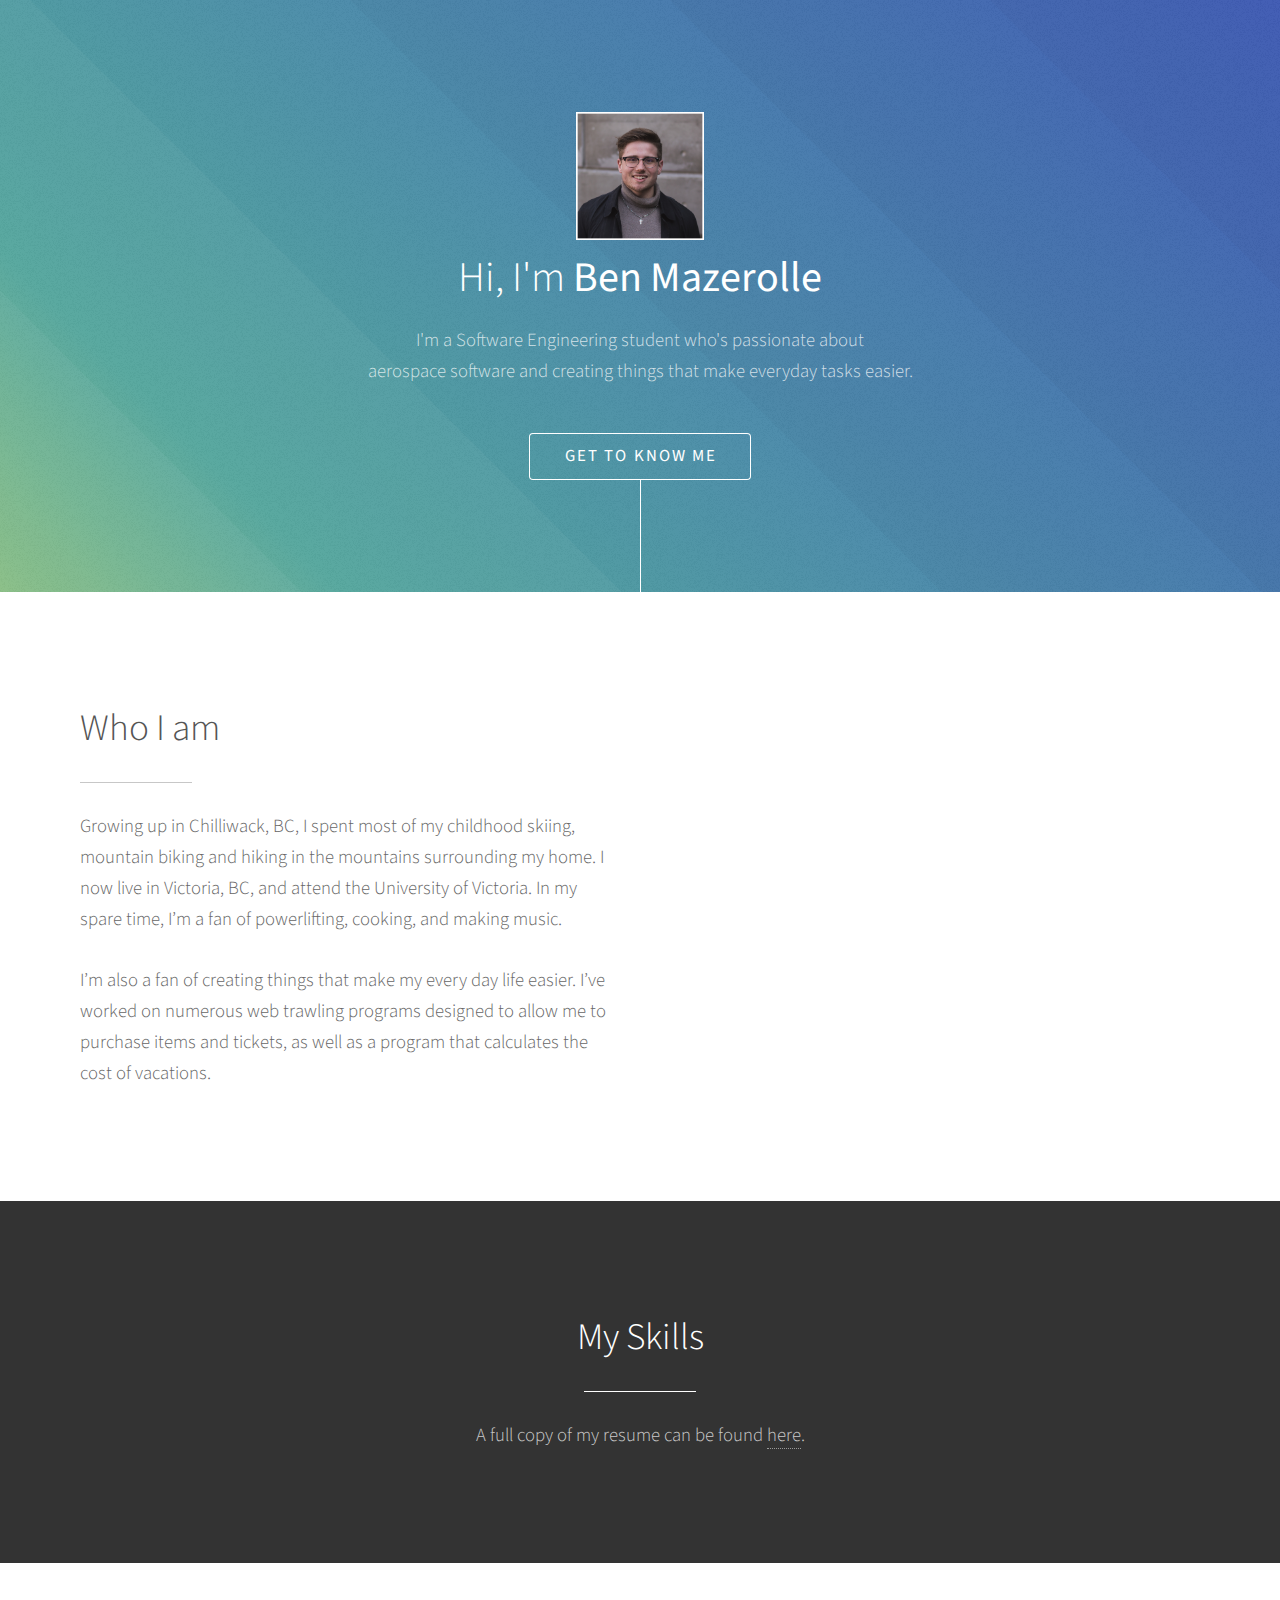
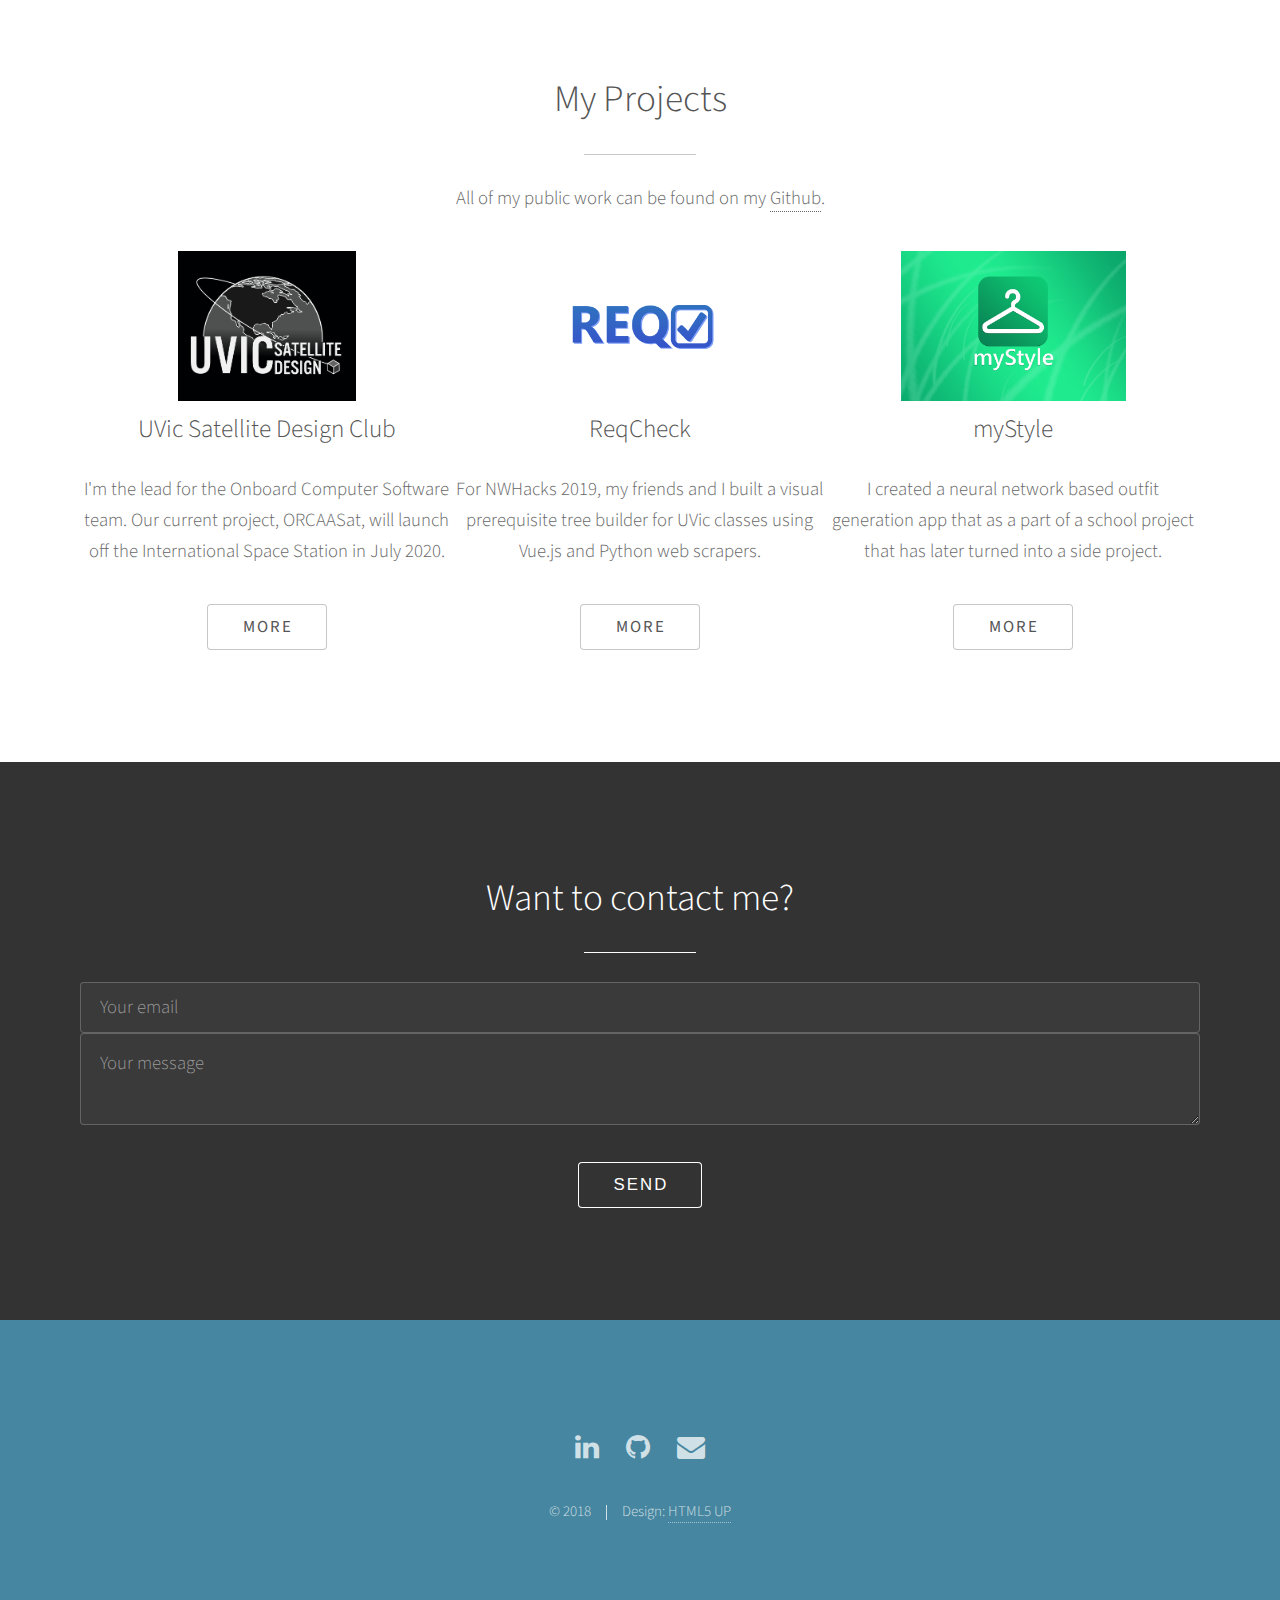
==== commit 068800cd: "updated projects" ====
--- a/index.html
+++ b/index.html
@@ -77,21 +77,22 @@
 						<h2>My Projects</h2>
 					</header>
 					<p>All of my public work can be found on my <a href='http://www.github.com/bmazerolle' target="_blank">Github</a>.</p>
-					<div class="row 150%">
+					<div class="row 15
+					0%">
 						<div class="4u 12u$(medium)">
 							<span><img height="150" src="images/UVSD.png" alt="" /></span>
 							<h3>UVic Satellite Design Club</h3>
-							<p>I'm the lead for the Onboard Computer (OBC) Software team. Our current project, ORCAASat, will launch off the International Space Station in July 2020.</p>
+							<p>I'm the lead for the Onboard Computer Software team. Our current project, ORCAASat, will launch off the International Space Station in July 2020.</p>
 							<ul class="actions">
 								<li><a href="UVSD.html" class="button">More</a></li>
 							</ul>
 						</div>
 						<div class="4u 12u$(medium)">
-							<span><img height="150" src="images/ultraboost.jpg" alt="" /></span>
-							<h3>Sneakerbot</h3>
-							<p>I've built a web-trawling Sneakerbot written in Python designed to allow for the purchase of clothing online, and am currently expanding it for ticket purchases.</p>
+							<span><img height="150" src="images/reqcheck512.png" alt="" /></span>
+							<h3>ReqCheck</h3>
+							<p>For NWHacks 2019, my friends and I built a visual prerequisite tree builder for UVic classes using Vue.js and Python web scrapers.</p>
 							<ul class="actions">
-								<li><a href="Sneakerbot.html" class="button">More</a></li>
+								<li><a href="prereqcheck.html" class="button">More</a></li>
 							</ul>
 						</div>
 						<div class="4u$ 12u$(medium)">
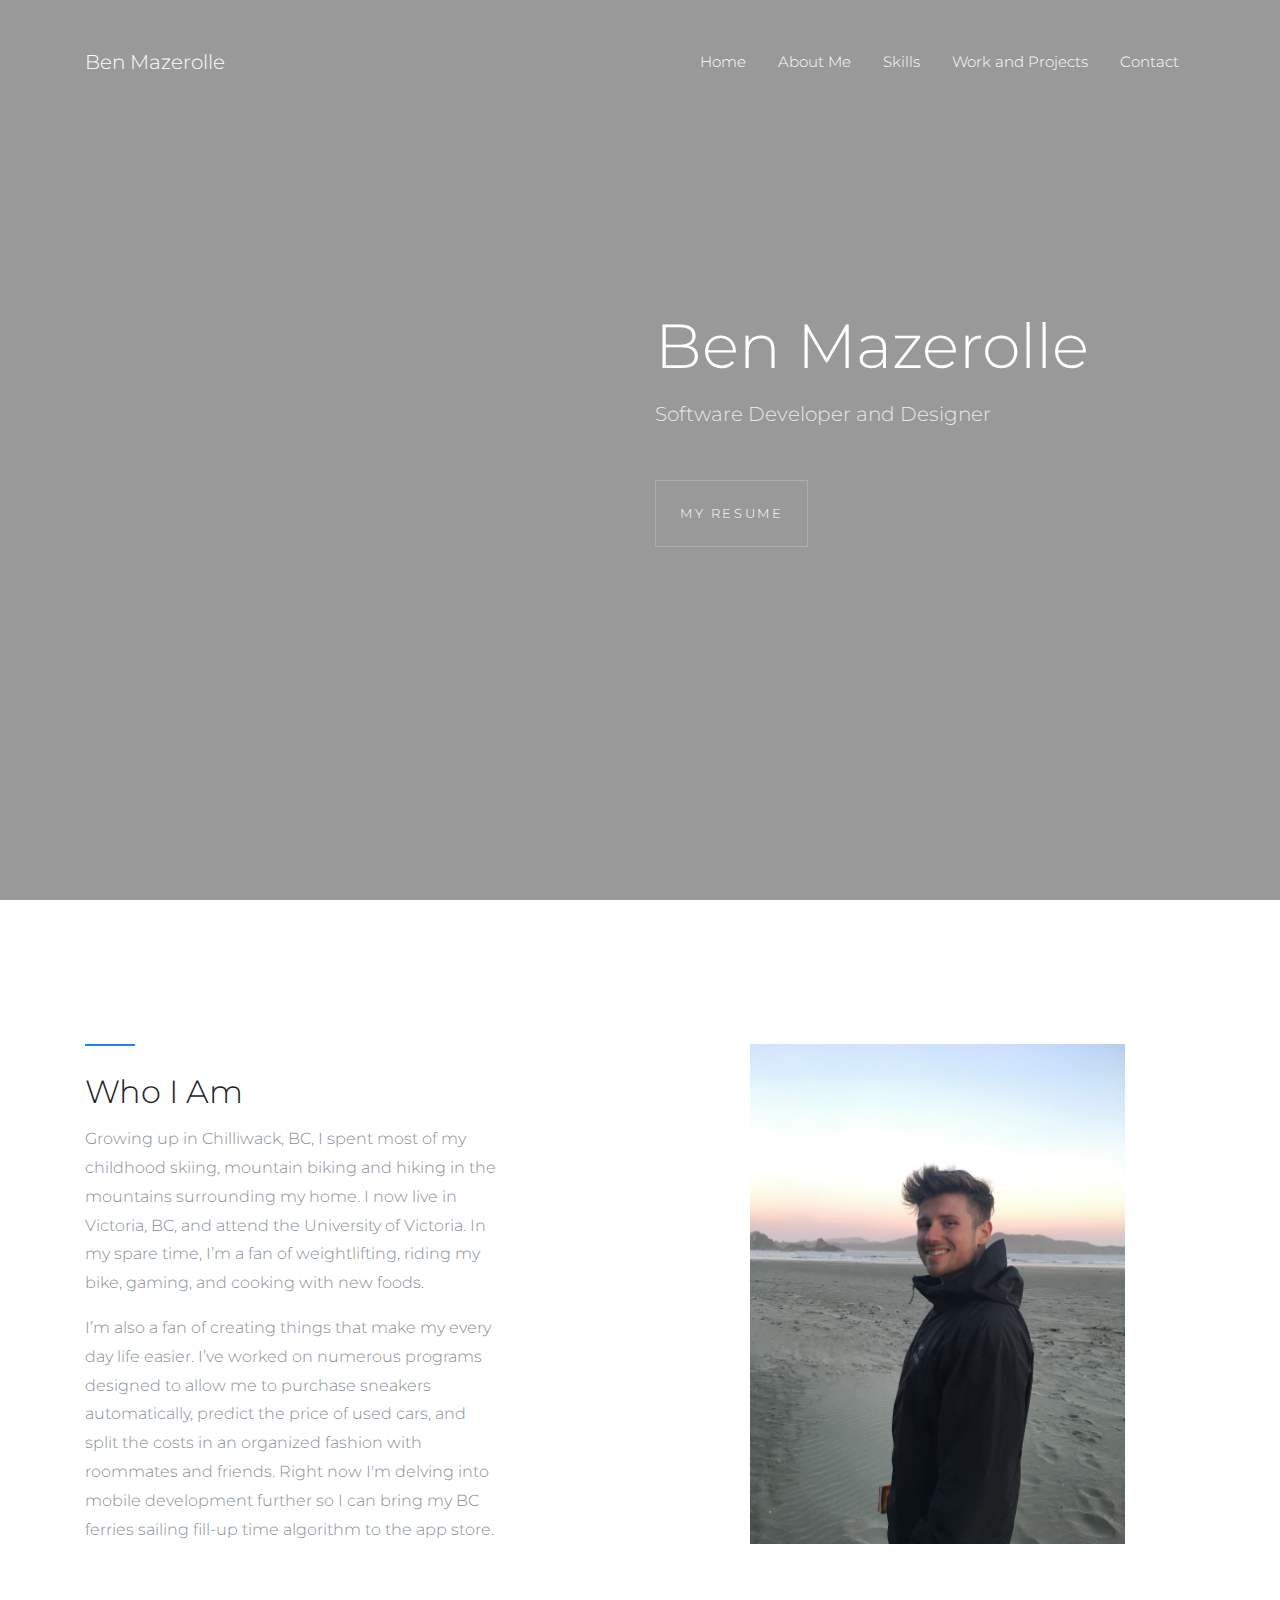
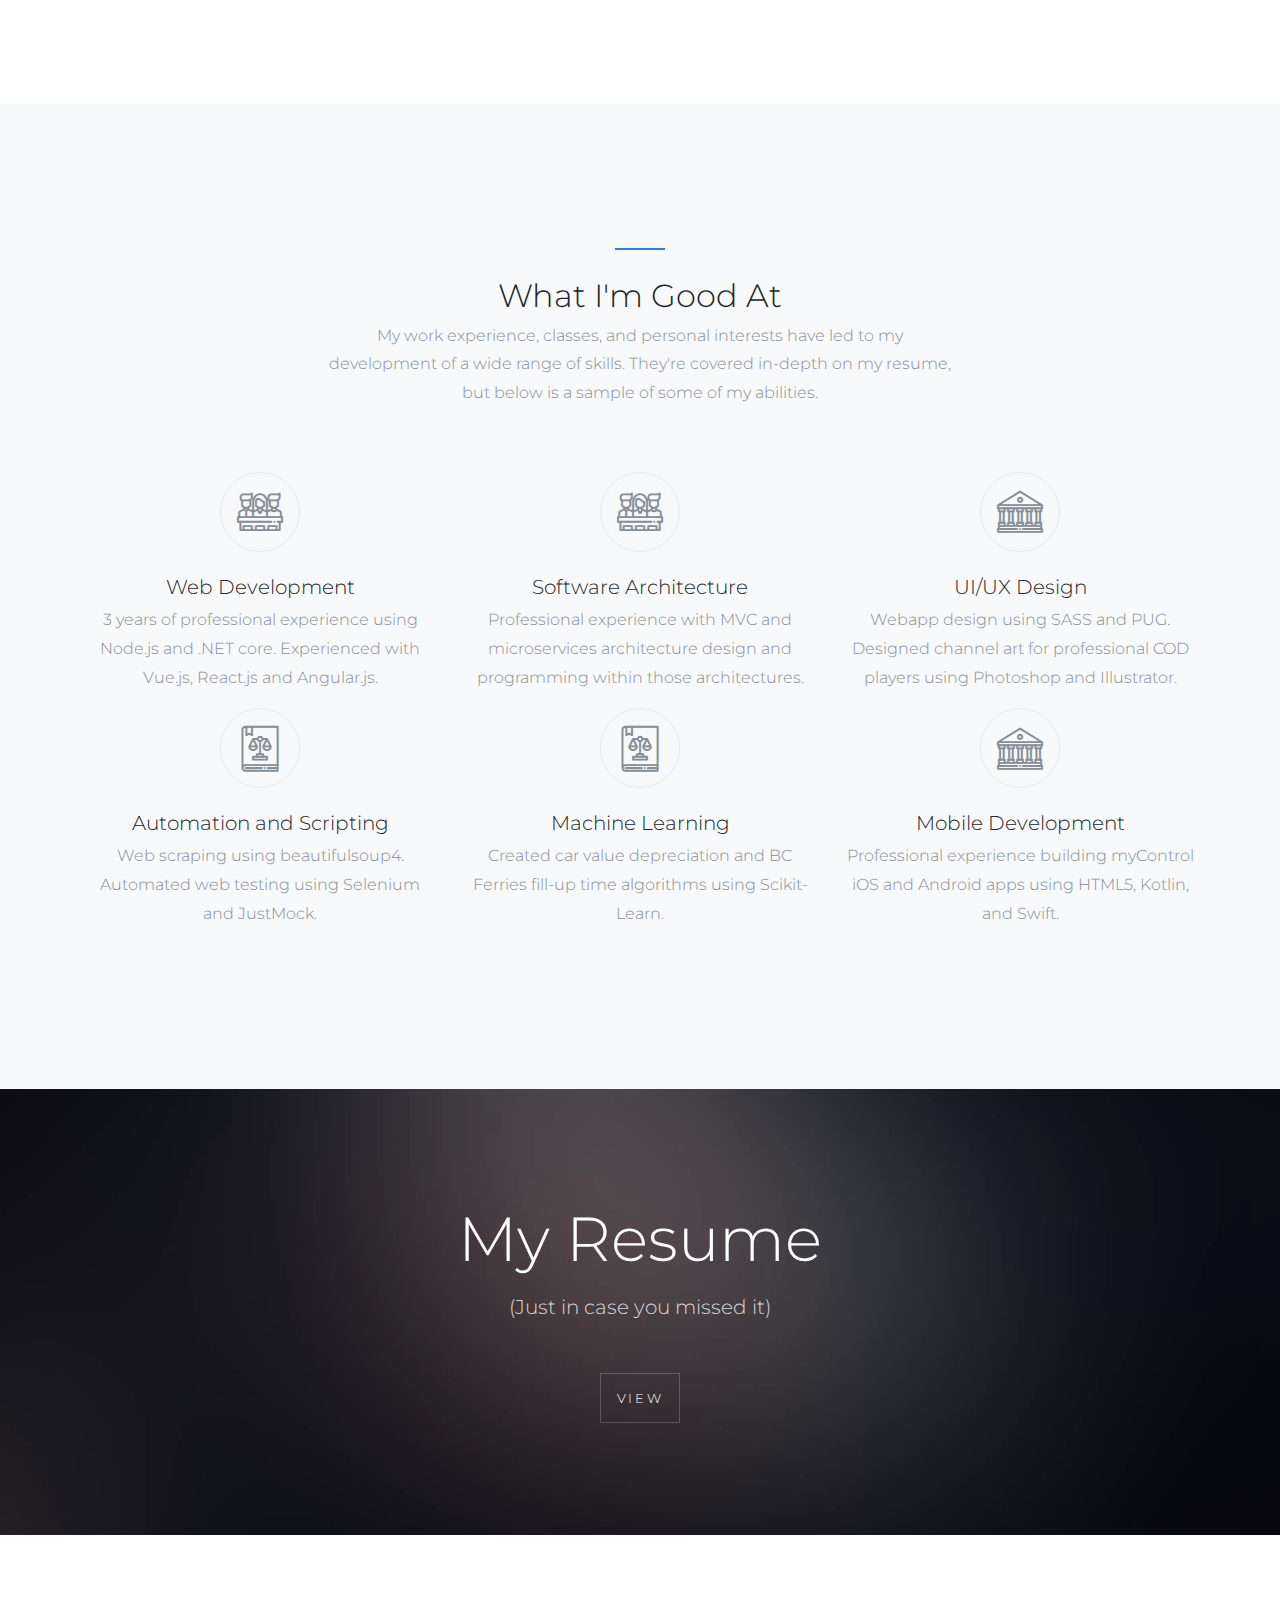
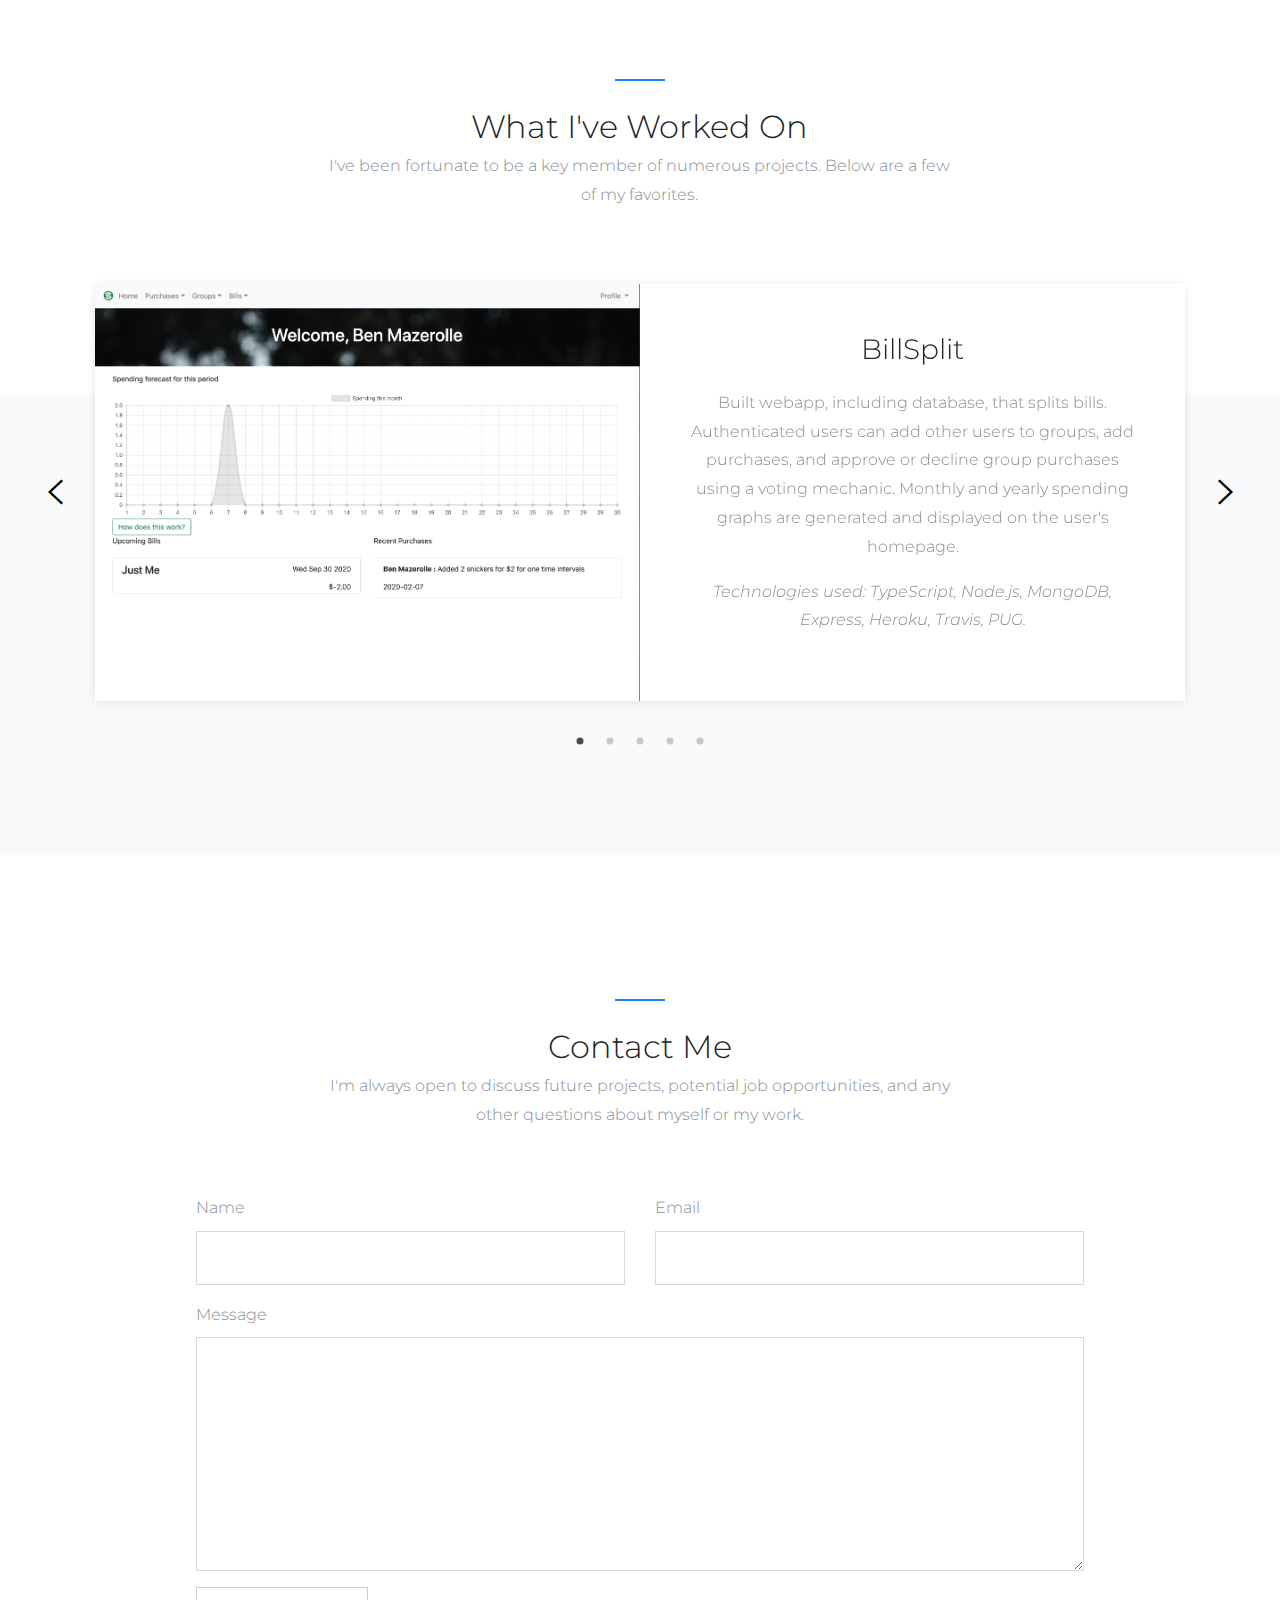
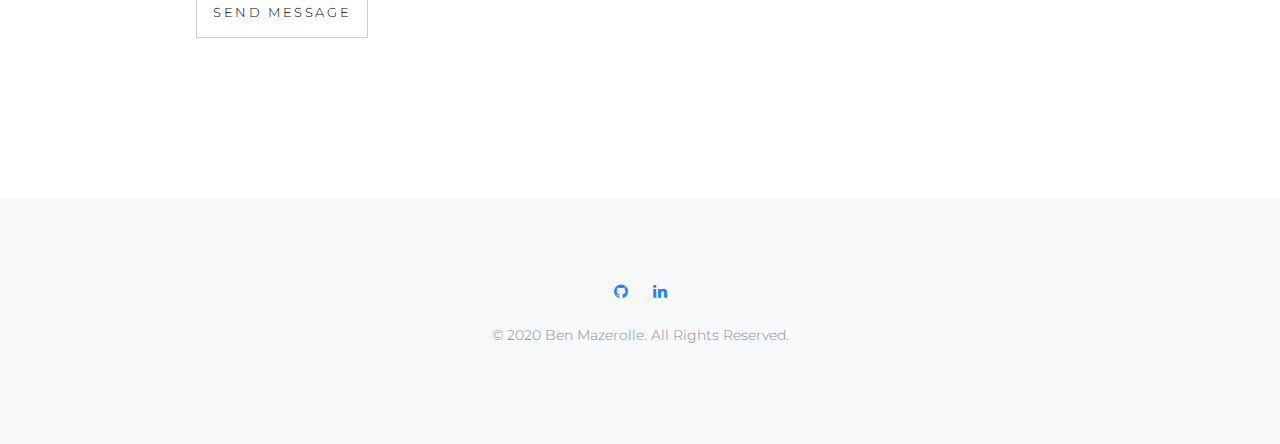
==== commit 43cafa8c: "new site!" ====
--- a/index.html
+++ b/index.html
@@ -1,157 +1,325 @@
-<!DOCTYPE HTML>
-<!--
-	Photon by HTML5 UP
-	html5up.net | @ajlkn
-	Free for personal and commercial use under the CCA 3.0 license (html5up.net/license)
--->
-<html>
+<!DOCTYPE html>
+<html lang="en">
 	<head>
-		<title>Ben Mazerolle</title>
-		<meta charset="utf-8" />
-		<meta name="viewport" content="width=device-width, initial-scale=1" />
-		<!--[if lte IE 8]><script src="assets/js/ie/html5shiv.js"></script><![endif]-->
-		<link rel="stylesheet" href="assets/css/main.css" />
-		<!--[if lte IE 8]><link rel="stylesheet" href="assets/css/ie8.css" /><![endif]-->
-		<!--[if lte IE 9]><link rel="stylesheet" href="assets/css/ie9.css" /><![endif]-->
-		<link rel="shortcut icon" href="https://raw.githubusercontent.com/bmazerolle/bmazerolle.github.io/master/images/me.ico" type="image/x-icon" />
+		<meta charset="utf-8">
+		<meta name="viewport" content="width=device-width, initial-scale=1, shrink-to-fit=no">
+
+		<title>Ben Mazerolle - Software Developer and Designer</title>
+		<meta name="description" content="Ben Mazerolle's personal website">
+		<meta name="keywords" content="freelance, developer, designer, software">
+    
+    <link href="https://fonts.googleapis.com/css?family=Crimson+Text:400,400i,600|Montserrat:200,300,400" rel="stylesheet">
+
+		<link rel="stylesheet" href="assets/css/bootstrap/bootstrap.css">
+    <link rel="stylesheet" href="assets/fonts/ionicons/css/ionicons.min.css">
+    <link rel="stylesheet" href="assets/fonts/law-icons/font/flaticon.css">
+
+    <link rel="stylesheet" href="assets/fonts/fontawesome/css/font-awesome.min.css">
+    
+    
+    <link rel="stylesheet" href="assets/css/slick.css">
+    <link rel="stylesheet" href="assets/css/slick-theme.css">
+
+    <link rel="stylesheet" href="assets/css/helpers.css">
+    <link rel="stylesheet" href="assets/css/style.css">
 	</head>
-	<body>
-
-		<!-- Header -->
-			<section id="header">
-				<div class="inner">
-					<span><img src="images/me.jpg" alt="" width = "10%"/></span>
-					<h1>Hi, I'm <strong>Ben Mazerolle</strong><br />
-					</h1>
-					<p>I'm a Software Engineering student who's passionate about<br />
-					aerospace software and creating things that make everyday tasks easier.</p>
-					<ul class="actions">
-						<li><a href="#one" class="button scrolly">Get to know me</a></li>
-					</ul>
-				</div>
-			</section>
-
-		<!-- One -->
-			<section id="one" class="main style1">
-				<div class="container">
-					<div class="row 150%">
-						<div class="6u 12u$(medium)">
-							<header class="major">
-								<h2>Who I am<br />
-								</h2>
-							</header>
-							<p>Growing up in Chilliwack, BC, I spent most of my childhood skiing, mountain biking and hiking in the mountains surrounding my home. I now live in Victoria, BC, and attend the University of Victoria. In my spare time, I’m a fan of powerlifting, cooking, and making music.
-								<br/>
-								<br/>
-								I’m also a fan of creating things that make my every day life easier. I’ve worked on numerous web trawling programs designed to allow me to purchase items and tickets, as well as a program that calculates the cost of vacations.
-							</p>
-						</div>
-						<div class="6u$ 12u$(medium) important(medium)">
-							<span class="image fit"><img src="images/meskiing.png" alt=""/></span>
-						</div>
-					</div>
-				</div>
-			</section>
-
-		<!-- Two -->
-			<section id="two" class="main style2">
-				<div class="container">
-					<div class="row 150%">
-						<div class="12u 20u$(medium)" align="center">
-							<header class="major" align="center">
-								<h2>My Skills</h2>
-							</header>
-							<p>A full copy of my resume can be found <a href='https://bmazerolle.github.io/assets/files/resume.pdf' target="_blank">here</a>.</p>
-							<!--<ul class="major-icons">
-								<li><span align="center"><div width="250px" id="programming"></div><div id="hardware" width="250px"></div><div id="database"></div><div id="design"></div><div id="webdev"></div><div id="networks"></div><div id="rtos"></div><div id="tools"></div></span></li>
-							</ul>-->
-						</div>
-					</div>
-				</div>
-			</section>
-
-		<!-- Three -->
-			<section id="three" class="main style1 special">
-				<div class="container">
-					<header class="major">
-						<h2>My Projects</h2>
-					</header>
-					<p>All of my public work can be found on my <a href='http://www.github.com/bmazerolle' target="_blank">Github</a>.</p>
-					<div class="row 15
-					0%">
-						<div class="4u 12u$(medium)">
-							<span><img height="150" src="images/UVSD.png" alt="" /></span>
-							<h3>UVic Satellite Design Club</h3>
-							<p>I'm the lead for the Onboard Computer Software team. Our current project, ORCAASat, will launch off the International Space Station in July 2020.</p>
-							<ul class="actions">
-								<li><a href="UVSD.html" class="button">More</a></li>
-							</ul>
-						</div>
-						<div class="4u 12u$(medium)">
-							<span><img height="150" src="images/reqcheck512.png" alt="" /></span>
-							<h3>ReqCheck</h3>
-							<p>For NWHacks 2019, my friends and I built a visual prerequisite tree builder for UVic classes using Vue.js and Python web scrapers.</p>
-							<ul class="actions">
-								<li><a href="prereqcheck.html" class="button">More</a></li>
-							</ul>
-						</div>
-						<div class="4u$ 12u$(medium)">
-							<span><img height="150" src="images/myStyle.png" alt="" /></span>
-							<h3>myStyle</h3>
-							<p>I created a neural network based outfit generation app that as a part of a school project that has later turned into a side project.</p>
-							<ul class="actions">
-								<li><a href="myStyle.html" class="button">More</a></li>
-							</ul>
-						</div>
-					</div>
-				</div>
-			</section>
-
-		<!-- Four -->
-			<section id="four" class="main style2 special">
-				<div class="container">
-					<header class="major">
-						<h2>Want to contact me?</h2>
-					</header>
-					<form method="POST" action="https://formspree.io/benmazerolle@yahoo.com">
-						<input type="email" name="email" placeholder="Your email">
-						<textarea name="message" placeholder="Your message"></textarea>
-						<p></p>
-						<button type="submit">Send</button>
-					</form>
-				</div>
-			</section>
-
-
-
-		<!-- Footer -->
-			<section id="footer">
-				<ul class="icons">
-					<li><a href="http://www.linkedin.com/in/ben-mazerolle/" class="icon alt fa-linkedin"><span class="label" target="_blank">Instagram</span></a></li>
-					<li><a href="http://www.github.com/bmazerolle" class="icon alt fa-github" target="_blank"><span class="label">GitHub</span></a></li>
-					<li><a href="mailto:benmazerolle@yahoo.com" class="icon alt fa-envelope"><span class="label">Email</span></a></li>
-				</ul>
-				<ul class="copyright">
-					<li>&copy; 2018</li><li>Design: <a href="http://html5up.net">HTML5 UP</a></li>
-				</ul>
-			</section>
-
-		<!-- Scripts -->
-			<script src="assets/js/jquery.min.js"></script>
-			<script src="assets/js/jquery.scrolly.min.js"></script>
-			<script src="assets/js/skel.min.js"></script>
-			<script src="assets/js/util.js"></script>
-			<!--[if lte IE 8]><script src="assets/js/ie/respond.min.js"></script><![endif]-->
-			<script src="assets/js/main.js"></script>
-			<script>
-				// When the user clicks on <div>, open the popup
-				function myFunction() {
-					var popup = document.getElementById("myPopup");
-					popup.classList.toggle("show");
-				}
-			</script>
+	<body data-spy="scroll" data-target="#pb-navbar" data-offset="200">
+    
+    <nav class="navbar navbar-expand-lg navbar-dark pb_navbar pb_scrolled-light" id="pb-navbar">
+      <div class="container">
+        <a class="navbar-brand" href="index.html">Ben Mazerolle</a>
+        <button class="navbar-toggler" type="button" data-toggle="collapse" data-target="#probootstrap-navbar" aria-controls="probootstrap-navbar" aria-expanded="false" aria-label="Toggle navigation">
+          <span><i class="ion-navicon"></i></span>
+        </button>
+        <div class="collapse navbar-collapse" id="probootstrap-navbar">
+          <ul class="navbar-nav ml-auto">
+            <li class="nav-item"><a class="nav-link" href="#section-home">Home</a></li>
+            <li class="nav-item"><a class="nav-link" href="#section-about">About Me</a></li>
+            <li class="nav-item"><a class="nav-link" href="#section-skills">Skills</a></li>
+            <li class="nav-item"><a class="nav-link" href="#section-work">Work and Projects</a></li>
+            <li class="nav-item"><a class="nav-link" href="#section-contact">Contact</a></li>
+          </ul>
+        </div>
+      </div>
+    </nav>
+    <!-- END nav -->
+
+    <section class="pb_cover_v1 text-left cover-bg-black cover-bg-opacity-4" style="height: 100vh; background-image: url(assets/images/machu.png);" id="section-home">
+      <div class="container">
+        <div class="row align-items-center justify-content-end">
+          <div class="col-md-6  order-md-1">
+            <h2 class="heading mb-3">Ben Mazerolle</h2>
+            <div class="sub-heading"><p class="mb-5">Software Developer and Designer</p>
+            <p><a href='assets/files/resume.pdf' target="_blank" role="button" class="btn smoothscroll pb_outline-light btn-xl pb_font-13 p-4 rounded-0 pb_letter-spacing-2">My Resume</a></p>
+            </div>
+            
+          </div>  
+        </div>
+      </div>
+    </section>
+    <!-- END section -->
+    
+    
+    <section class="pb_section pb_section_v1" data-section="about" id="section-about">
+      <div class="container">
+        <div class="row">
+          <div class="col-lg-5 pr-md-5 pr-sm-0">
+            <h2 class="mt-0 heading-border-top mb-3 font-weight-normal">Who I Am</h2>
+            <p>Growing up in Chilliwack, BC, I spent most of my childhood skiing, mountain biking and hiking in the mountains surrounding my home. I now live in Victoria, BC, and attend the University of Victoria. In my spare time, I’m a fan of weightlifting, riding my bike, gaming, and cooking with new foods.</p>
+            <p>I’m also a fan of creating things that make my every day life easier. I’ve worked on numerous programs designed to allow me to purchase sneakers automatically, predict the price of used cars, and split the costs in an organized fashion with roommates and friends. Right now I'm delving into mobile development further so I can bring my BC ferries sailing fill-up time algorithm to the app store.</p>
+          </div>
+          <div class="col-lg-7">
+            <div class="images">
+              <img style='margin-left: 30%; max-height:500px; max-width:60%;' src="assets/images/me.jpg">
+            </div>
+          </div>
+          
+        </div>
+      </div>  
+    </section>
+    <!-- END section -->
+
+    
+    <section class="pb_section bg-light" id="section-skills">
+      <div class="container">
+        <div class="row justify-content-md-center text-center mb-5">
+          <div class="col-lg-7">
+            <h2 class="mt-0 heading-border-top font-weight-normal">What I'm Good At</h2>
+            <p>My work experience, classes, and personal interests have led to my development of a wide range of skills. They're covered in-depth on my resume, but below is a sample of some of my abilities.</p>
+          </div>
+        </div>
+
+        <div class="row">
+          <div class="col-md">
+            <div class="media pb_media_v2 d-block text-center mb-3">
+              <div class="icon border border-gray rounded-circle d-block mr-3 display-4 mx-auto mb-4"><i class="flaticon text-secondary flaticon-jury"></i></div>
+              <div class="media-body">
+                <h3 class="mt-0 pb_font-20">Web Development</h3>
+                <p>3 years of professional experience using Node.js and .NET core. Experienced with Vue.js, React.js and Angular.js.</p>
+              </div>
+            </div>
+          </div>
+          <div class="col-md">
+            <div class="media pb_media_v2 d-block text-center mb-3">
+              <div class="icon border border-gray rounded-circle d-block mr-3 display-4 mx-auto mb-4"><i class="flaticon text-secondary flaticon-jury"></i></div>
+              <div class="media-body">
+                <h3 class="mt-0 pb_font-20">Software Architecture</h3>
+                <p>Professional experience with MVC and microservices architecture design and programming within those architectures. </p>
+              </div>
+            </div>
+          </div>
+          <div class="col-md">
+            <div class="media pb_media_v2 d-block text-center  mb-3">
+              <div class="icon border border-gray rounded-circle d-flex mr-3 display-4 mx-auto mb-4"><i class="flaticon text-secondary flaticon-courthouse"></i></div>
+              <div class="media-body">
+                <h3 class="mt-0 pb_font-20">UI/UX Design</h3>
+                <p>Webapp design using SASS and PUG. Designed channel art for professional COD players using Photoshop and Illustrator.</p>
+              </div>
+            </div>
+          </div>
+        </div>
+        <div class="row">
+          <div class="col-md">
+            <div class="media pb_media_v2 d-block text-center  mb-3">
+              <div class="icon border border-gray rounded-circle d-flex mr-3 display-4 mx-auto mb-4"><i class="flaticon text-secondary flaticon-law"></i></div>
+              <div class="media-body">
+                <h3 class="mt-0 pb_font-20">Automation and Scripting</h3>
+                <p>Web scraping using beautifulsoup4. Automated web testing using Selenium and JustMock.</p>
+              </div>
+            </div>
+          </div>
+          <div class="col-md">
+            <div class="media pb_media_v2 d-block text-center  mb-3">
+              <div class="icon border border-gray rounded-circle d-flex mr-3 display-4 mx-auto mb-4"><i class="flaticon text-secondary flaticon-law"></i></div>
+              <div class="media-body">
+                <h3 class="mt-0 pb_font-20">Machine Learning</h3>
+                <p>Created car value depreciation and BC Ferries fill-up time algorithms using Scikit-Learn.</p>
+              </div>
+            </div>
+          </div>
+          <div class="col-md">
+            <div class="media pb_media_v2 d-block text-center  mb-3">
+              <div class="icon border border-gray rounded-circle d-flex mr-3 display-4 mx-auto mb-4"><i class="flaticon text-secondary flaticon-courthouse"></i></div>
+              <div class="media-body">
+                <h3 class="mt-0 pb_font-20">Mobile Development</h3>
+                <p>Professional experience building myControl iOS and Android apps using HTML5, Kotlin, and Swift. </p>
+              </div>
+            </div>
+          </div>
+        </div>
+      </div>
+    </section>
+    <!-- END section -->
+      
+    <section class="pb_sm_py_cover text-center cover-bg-black cover-bg-opacity-4" style="background-image: url(assets/images/1900x1200_img_3.jpg)">
+      <div class="container">
+
+        <div class="row align-items-center">
+          <div class="col-md-12">
+            <h2 class="heading mb-3">My Resume</h2>
+            <p class="sub-heading mb-5 pb_color-light-opacity-8">(Just in case you missed it)</p>
+            <p><a href="assets/files/resume.pdf" role="button" target="_blank" class="btn smoothscroll pb_outline-light p-3 rounded-0 pb_font-13 pb_letter-spacing-2">View</a></p>
+          </div>  
+        </div>
+
+      </div>
+    </section>
+    <!-- END section -->
+    
+    <section class="pb_section pb_bg-half" data-section="practicing-areas" id="section-work">
+      <div class="container">
+        <div class="row justify-content-md-center text-center mb-5">
+          <div class="col-lg-7">
+            <h2 class="mt-0 heading-border-top font-weight-normal">What I've Worked On</h2>
+            <p>I've been fortunate to be a key member of numerous projects. Below are a few of my favorites.</p>
+          </div>
+        </div>
+
+        <div class="row">
+          <div class="col-md-12">
+
+            <div class="single-item pb_slide_v2">
+              <div>
+                <div class="d-lg-flex d-md-block slide_content">
+                  <div class="pb_content-media" style="background-image: url(assets/images/billsplit.png);"></div>
+                  <div class="slide_content-text text-center"><h3 class="font-weight-normal mt-0 mb-4">BillSplit</h3>
+                    <p>Built webapp, including database, that splits bills. Authenticated users can add other users to groups, add purchases, and approve or decline group purchases using a voting mechanic. Monthly and yearly spending graphs are generated and displayed on the user's homepage.</p>
+                    <p class="font-italic">Technologies used: TypeScript, Node.js, MongoDB, Express, Heroku, Travis, PUG.</p>
+                  </div>
+                </div>
+              </div>
+
+              <div>
+                <div class="d-lg-flex d-md-block slide_content">
+                  <div class="pb_content-media" style="background-image: url(assets/images/reqcheck.jpeg);"></div>
+                  <div class="slide_content-text text-center">
+                    <h3 class="font-weight-normal mt-0 mb-4">ReqCheck</h3>
+                    <p><a href="https://devpost.com/software/reqcheck">ReqCheck</a> is a  webapp that visualizes a prerequisite tree for UBC and UVic classes, built for NwHacks 2019. Built in RateMyProfessor API to each class listing so students can see the ratings of the teaching professor. Data was scraped and formatted directly from UVic and UBC websites.</p>
+                    <p class="font-italic">Technologies used: Python, JavaScript, Vue.js, Node.js, Vis.js, beautifulsoup4. </p>
+                  </div>
+                </div>
+              </div>
+
+              <div>
+                <div class="d-lg-flex d-md-block slide_content">
+                  <div class="pb_content-media" style="background-image: url(assets/images/car2.jpeg);"></div>
+                  <div class="slide_content-text text-center">
+                    <h3 class="font-weight-normal mt-0 mb-4">Car Value Predictor</h3>
+                    <p>Implemented and tested Neural Network, Random Forests, and K-Means clustering to value vehicles using condition and appearance metrics that was 95% accurate within $50 of value.</p>
+                    <p class="font-italic">Technologies used: Python, Scikit-Learn, PyPlot.</p>
+                  </div>
+                </div>
+              </div>
+
+              <div>
+                <div class="d-lg-flex d-md-block slide_content">
+                  <div class="pb_content-media" style="background-image: url(assets/images/orcasat.jpg);"></div>
+                  <div class="slide_content-text text-center">
+                    <h3 class="font-weight-normal mt-0 mb-4">UVic Satellite Design</h3>
+                    <p>Led the ADCS software development of <a href='https://www.orcasat.ca/'>ORCASat</a> and <a href='http://www.uvsd.ca/#homathko'>Homathko</a> Nanosatellites with team of 10 undergraduate and graduate students. Designed and wrote control algorithms, operating system, and coordinated team members as Scrum Master/Product Owner.</p>
+                    <p class="font-italic">Technologies used: C, Embedded C, Matlab, Python, HalCoGen, TI Safety MCUs.</p>
+                  </div>
+                </div>
+              </div>
+
+              <div>
+                <div class="d-lg-flex d-md-block slide_content">
+                  <div class="pb_content-media" style="background-image: url(assets/images/loading.png);"></div>
+                  <div class="slide_content-text text-center">
+                    <h3 class="font-weight-normal mt-0 mb-4">Ferry Fill-Up</h3>
+                    <p class="font-italic">This project is still in progress.</p>
+                    <p>Built a BC Ferries sailing filled time regressor using data acquired through a FOI request. Currently developing the iOS app to bring this algorithm to the app store.</p>
+                    <p class="font-italic">Technologies used: Python, Scikit-Learn, PyPlot, Swift, XCode.</p>
+                  </div>
+                </div>
+              </div>
+
+            </div>
+
+          </div>
+        </div>
+      </div>  
+    </section>
+    <!-- END section -->
+    
+    <section class="pb_section" data-section="contact" id="section-contact">
+      <div class="container">
+
+        <div class="row justify-content-md-center text-center mb-5">
+          <div class="col-lg-7">
+            <h2 class="mt-0 heading-border-top font-weight-normal">Contact Me</h2>
+            <p>I'm always open to discuss future projects, potential job opportunities, and any other questions about myself or my work.</p>
+          </div>
+        </div>
+
+
+        <div class="row">
+          <div class="container">
+            <div style="width: 80%; margin-left: 10%;">
+              <form method="POST" action="https://formspree.io/benmazerolle@gmail.com">
+                <div class="row">
+                  <div class="col-md">
+                    <div class="form-group">
+                      <label for="name">Name</label>
+                      <input type="text" class="form-control p-3 rounded-0" id="name">
+                    </div>
+                  </div>
+                  <div class="col-md">
+                    <div class="form-group">
+                      <label for="email">Email</label>
+                      <input type="text" class="form-control p-3 rounded-0" id="email">
+                    </div>
+                  </div>
+                </div>
+
+                <div class="form-group">
+                  <label for="message">Message</label>
+                  <textarea cols="30" rows="10" class="form-control p-3 rounded-0" id="message"></textarea>
+                </div>
+                <div class="form-group">
+                  <input type="submit" class="btn pb_outline-dark pb_font-13 pb_letter-spacing-2 p-3 rounded-0" value="Send Message">
+                </div>
+              </form>
+            </div>
+          </div>
+        </div>
+        
+      </div>
+    </section>
+    <!-- END section -->
+
+    <footer class="pb_footer bg-light" role="contentinfo">
+      <div class="container">
+        <div class="row text-center">
+          <div class="col">
+            <ul class="list-inline">
+              <li class="list-inline-item"><a href="https://www.github.com/bmazerolle" class="p-2" target="_blank"><i class="fa fa-github"></i></a></li>
+              <li class="list-inline-item"><a href="https://www.linkedin.com/in/ben-mazerolle/" class="p-2" target="_blank"><i class="fa fa-linkedin"></i></a></li>
+            </ul>
+          </div>
+        </div>
+        <div class="row">
+          <div class="col text-center">
+            <p class="pb_font-14">&copy; 2020 Ben Mazerolle. All Rights Reserved.</p>
+          </div>
+        </div>
+      </div>
+    </footer>
+    
+    <!-- loader -->
+    <div id="pb_loader" class="show fullscreen"><svg class="circular" width="48px" height="48px"><circle class="path-bg" cx="24" cy="24" r="22" fill="none" stroke-width="4" stroke="#eeeeee"/><circle class="path" cx="24" cy="24" r="22" fill="none" stroke-width="4" stroke-miterlimit="10" stroke="#FDA04F"/></svg></div>
+
+
+    <script src="assets/js/jquery.min.js"></script>
+    
+    <script src="assets/js/popper.min.js"></script>
+    <script src="assets/js/bootstrap.min.js"></script>
+    <script src="assets/js/slick.min.js"></script>
+
+    <script src="assets/js/jquery.waypoints.min.js"></script>
+    <script src="assets/js/jquery.easing.1.3.js"></script>
+
+    <script src="assets/js/main.js"></script>
 
 	</body>
-
-
-</html>
+</html>--- a/assets/fonts/law-icons/font/flaticon.css
+++ b/assets/fonts/law-icons/font/flaticon.css
@@ -0,0 +1,37 @@
+	/*
+  	Flaticon icon font: Flaticon
+  	Creation date: 13/09/2017 10:02
+  	*/
+
+@font-face {
+  font-family: "Flaticon";
+  src: url("./Flaticon.eot");
+  src: url("./Flaticon.eot?#iefix") format("embedded-opentype"),
+       url("./Flaticon.woff") format("woff"),
+       url("./Flaticon.ttf") format("truetype"),
+       url("./Flaticon.svg#Flaticon") format("svg");
+  font-weight: normal;
+  font-style: normal;
+}
+
+@media screen and (-webkit-min-device-pixel-ratio:0) {
+  @font-face {
+    font-family: "Flaticon";
+    src: url("./Flaticon.svg#Flaticon") format("svg");
+  }
+}
+
+[class^="flaticon-"]:before, [class*=" flaticon-"]:before,
+[class^="flaticon-"]:after, [class*=" flaticon-"]:after {   
+  font-family: Flaticon;
+        font-size: 20px;
+font-style: normal;
+margin-left: 20px;
+}
+
+.flaticon-wallet:before { content: "\f100"; }
+.flaticon-computer-security:before { content: "\f101"; }
+.flaticon-law:before { content: "\f102"; }
+.flaticon-jury:before { content: "\f103"; }
+.flaticon-courthouse:before { content: "\f104"; }
+.flaticon-handcuffs:before { content: "\f105"; }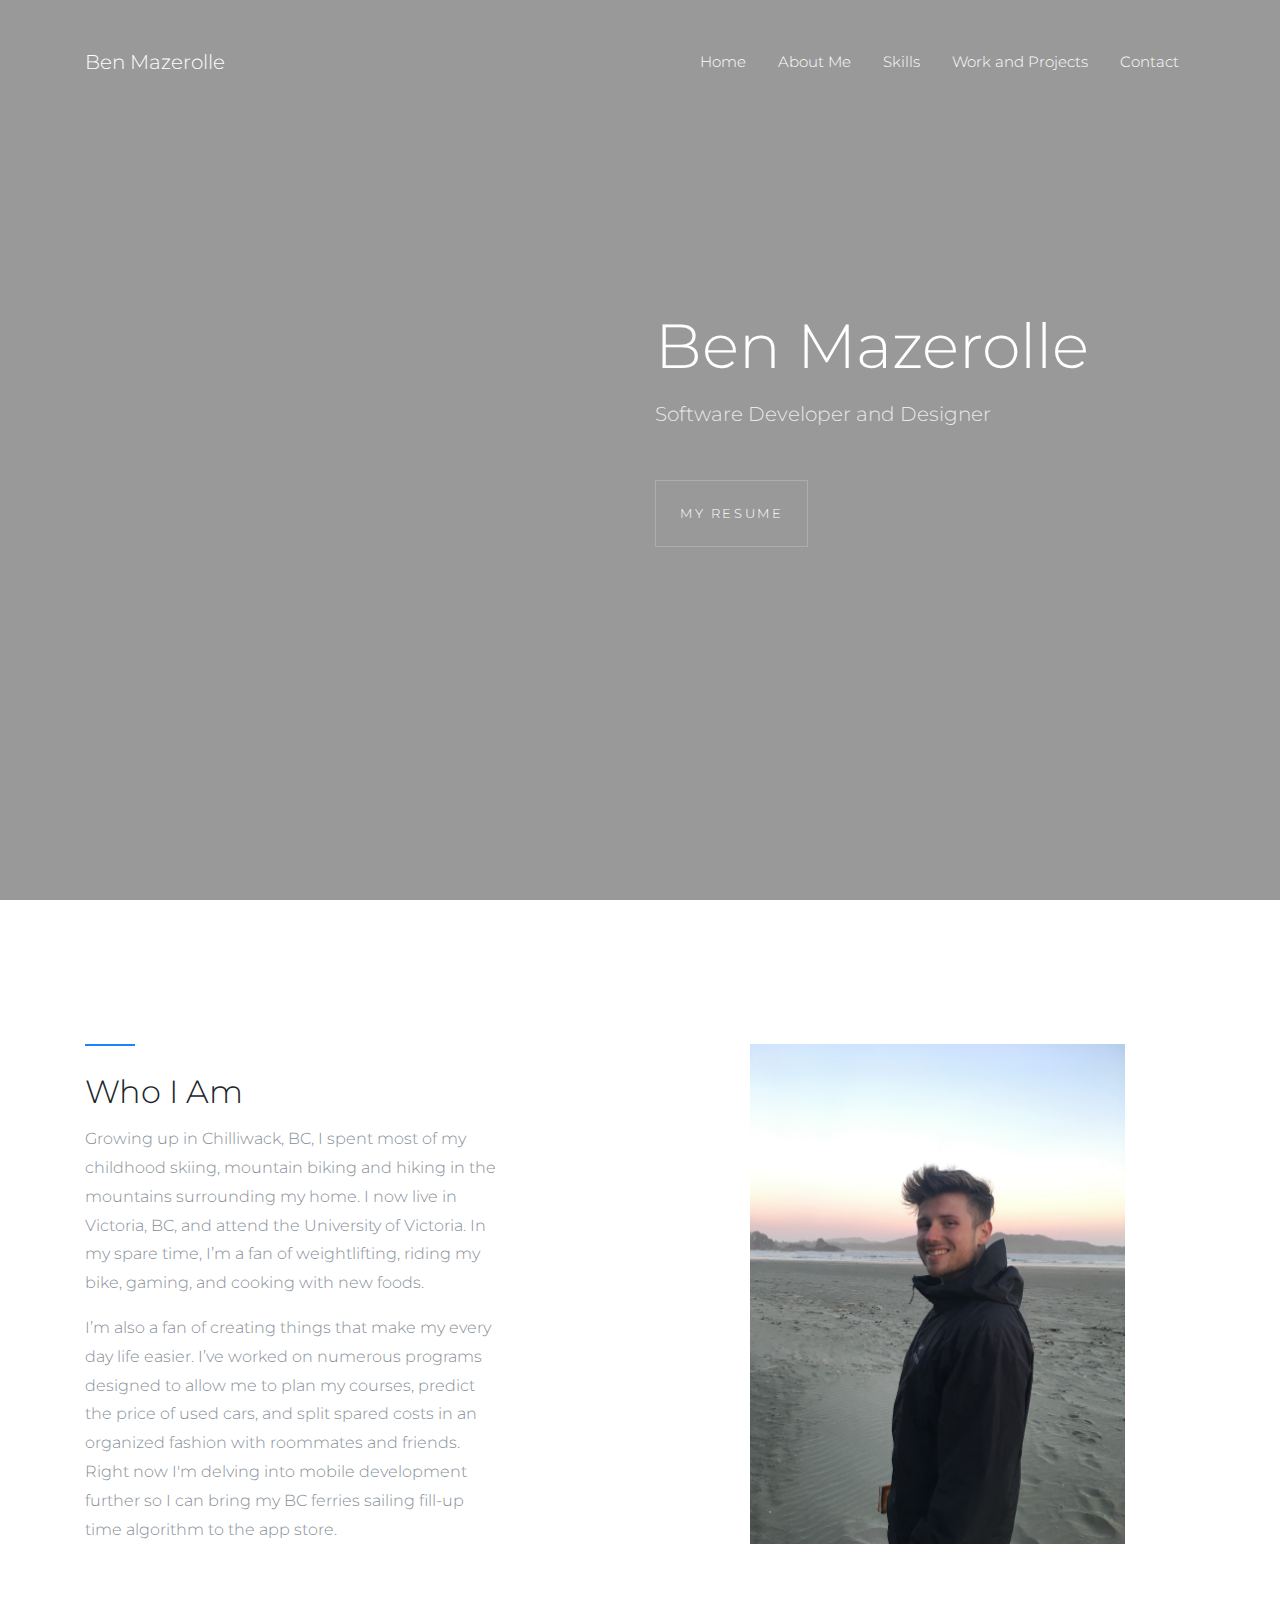
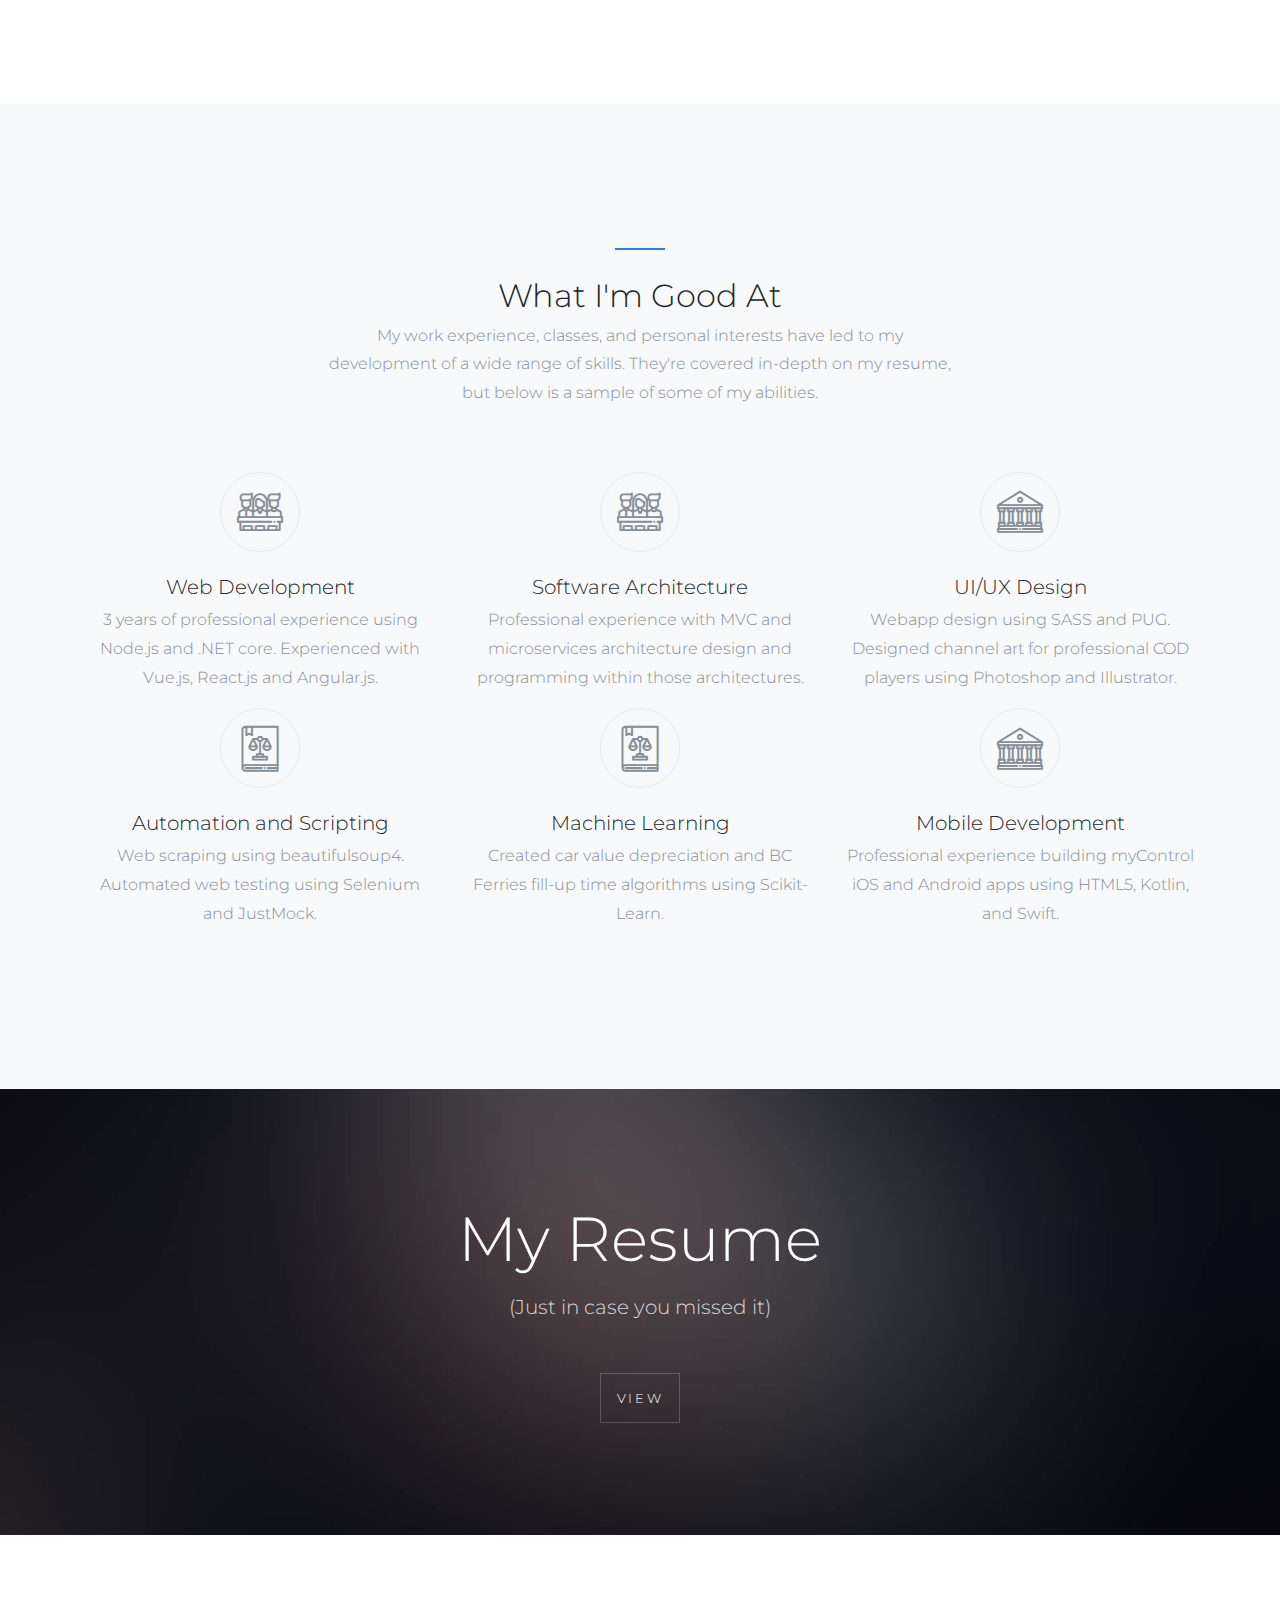
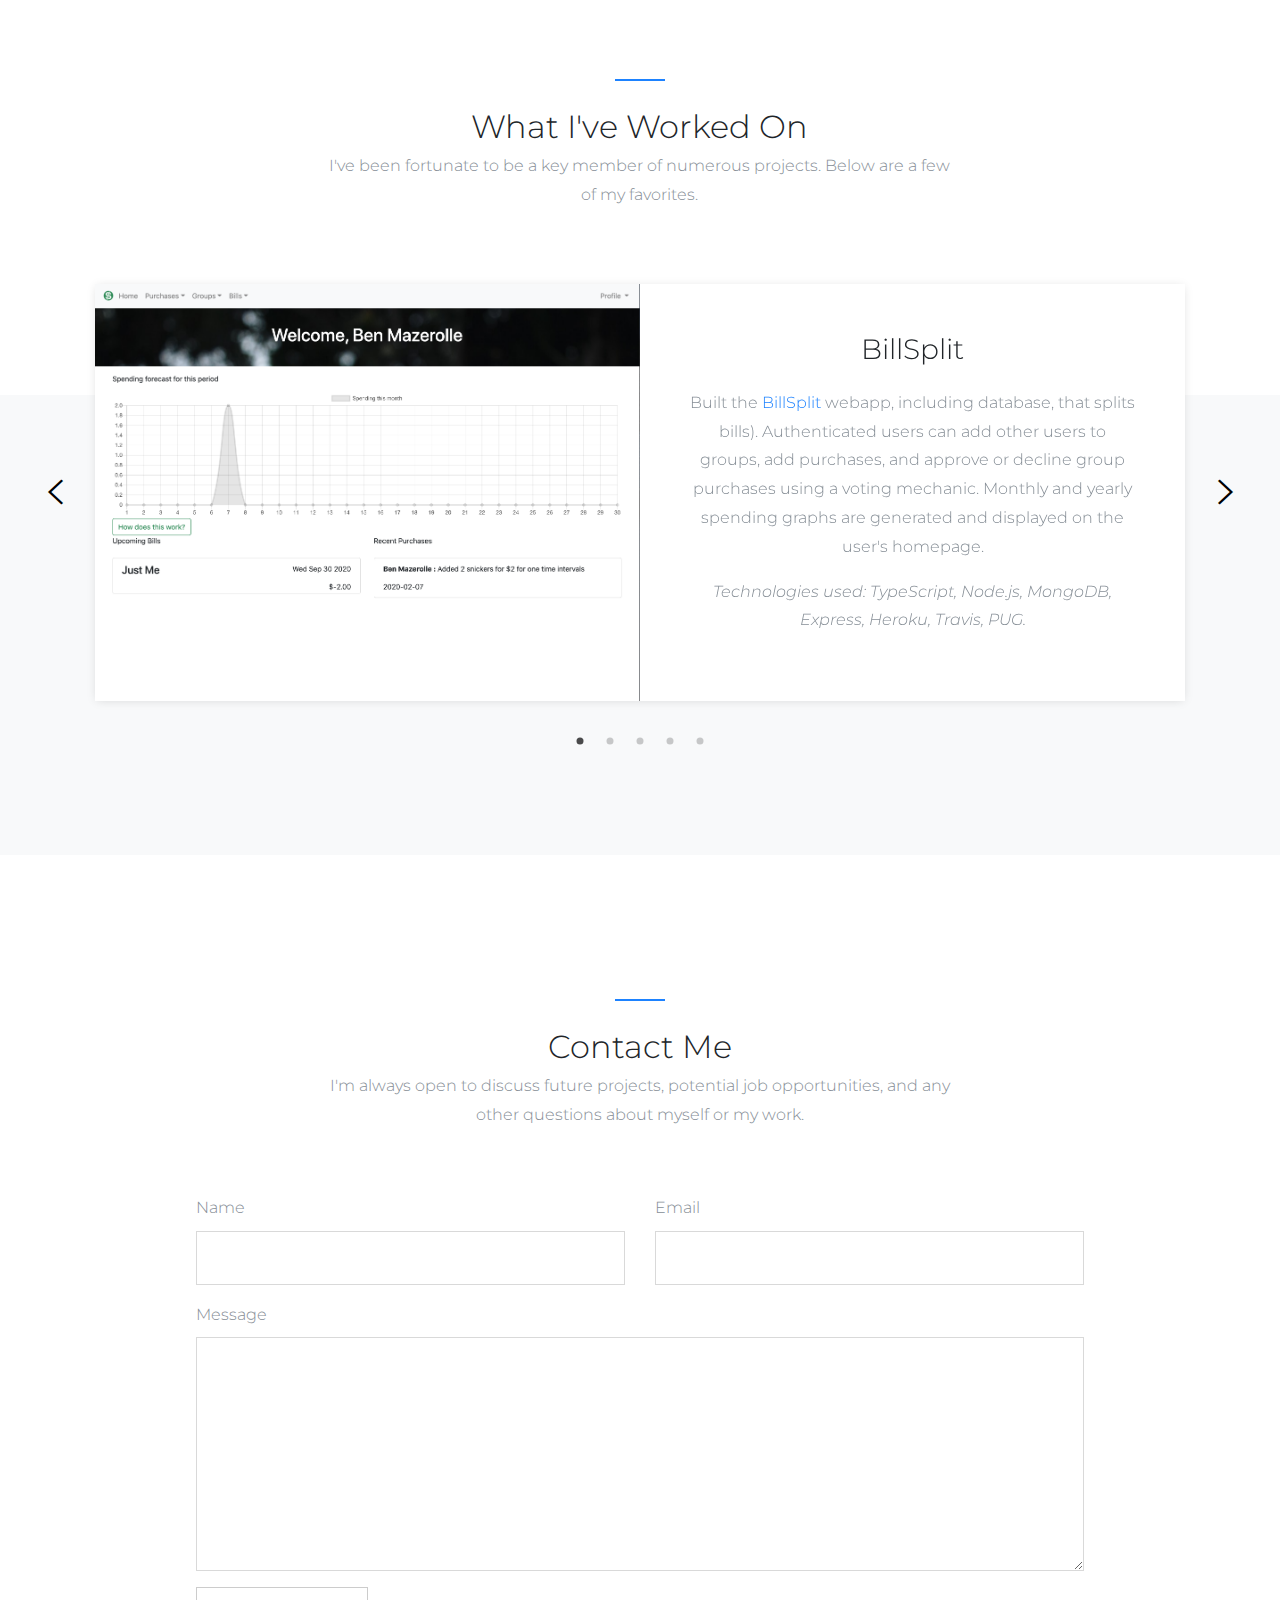
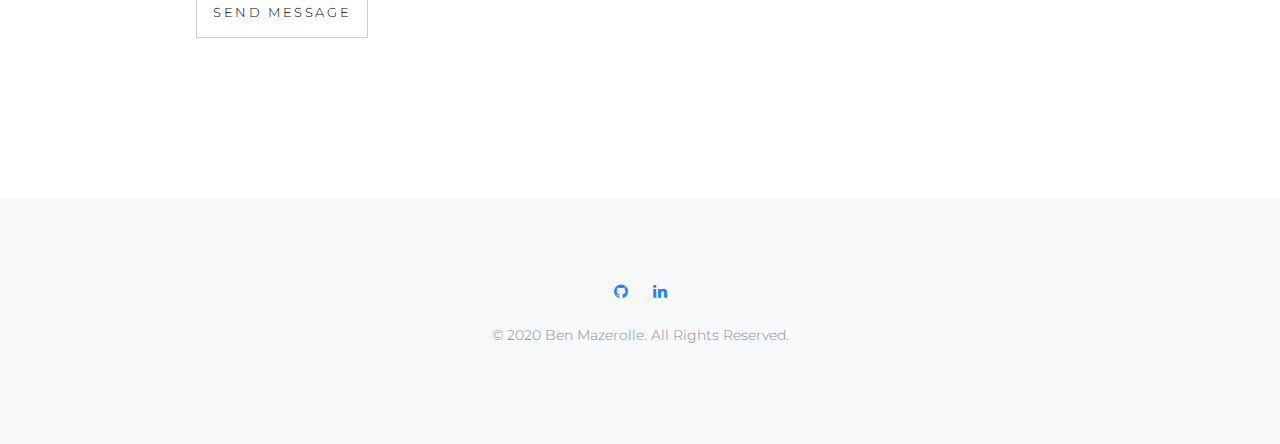
==== commit 29c9bb32: "Typos" ====
--- a/index.html
+++ b/index.html
@@ -66,7 +66,7 @@
           <div class="col-lg-5 pr-md-5 pr-sm-0">
             <h2 class="mt-0 heading-border-top mb-3 font-weight-normal">Who I Am</h2>
             <p>Growing up in Chilliwack, BC, I spent most of my childhood skiing, mountain biking and hiking in the mountains surrounding my home. I now live in Victoria, BC, and attend the University of Victoria. In my spare time, I’m a fan of weightlifting, riding my bike, gaming, and cooking with new foods.</p>
-            <p>I’m also a fan of creating things that make my every day life easier. I’ve worked on numerous programs designed to allow me to purchase sneakers automatically, predict the price of used cars, and split the costs in an organized fashion with roommates and friends. Right now I'm delving into mobile development further so I can bring my BC ferries sailing fill-up time algorithm to the app store.</p>
+            <p>I’m also a fan of creating things that make my every day life easier. I’ve worked on numerous programs designed to allow me to plan my courses, predict the price of used cars, and split spared costs in an organized fashion with roommates and friends. Right now I'm delving into mobile development further so I can bring my BC ferries sailing fill-up time algorithm to the app store.</p>
           </div>
           <div class="col-lg-7">
             <div class="images">
@@ -183,7 +183,7 @@
                 <div class="d-lg-flex d-md-block slide_content">
                   <div class="pb_content-media" style="background-image: url(assets/images/billsplit.png);"></div>
                   <div class="slide_content-text text-center"><h3 class="font-weight-normal mt-0 mb-4">BillSplit</h3>
-                    <p>Built webapp, including database, that splits bills. Authenticated users can add other users to groups, add purchases, and approve or decline group purchases using a voting mechanic. Monthly and yearly spending graphs are generated and displayed on the user's homepage.</p>
+                    <p>Built the <a href="https://billsplittt.herokuapp.com/">BillSplit</a> webapp, including database, that splits bills). Authenticated users can add other users to groups, add purchases, and approve or decline group purchases using a voting mechanic. Monthly and yearly spending graphs are generated and displayed on the user's homepage.</p>
                     <p class="font-italic">Technologies used: TypeScript, Node.js, MongoDB, Express, Heroku, Travis, PUG.</p>
                   </div>
                 </div>
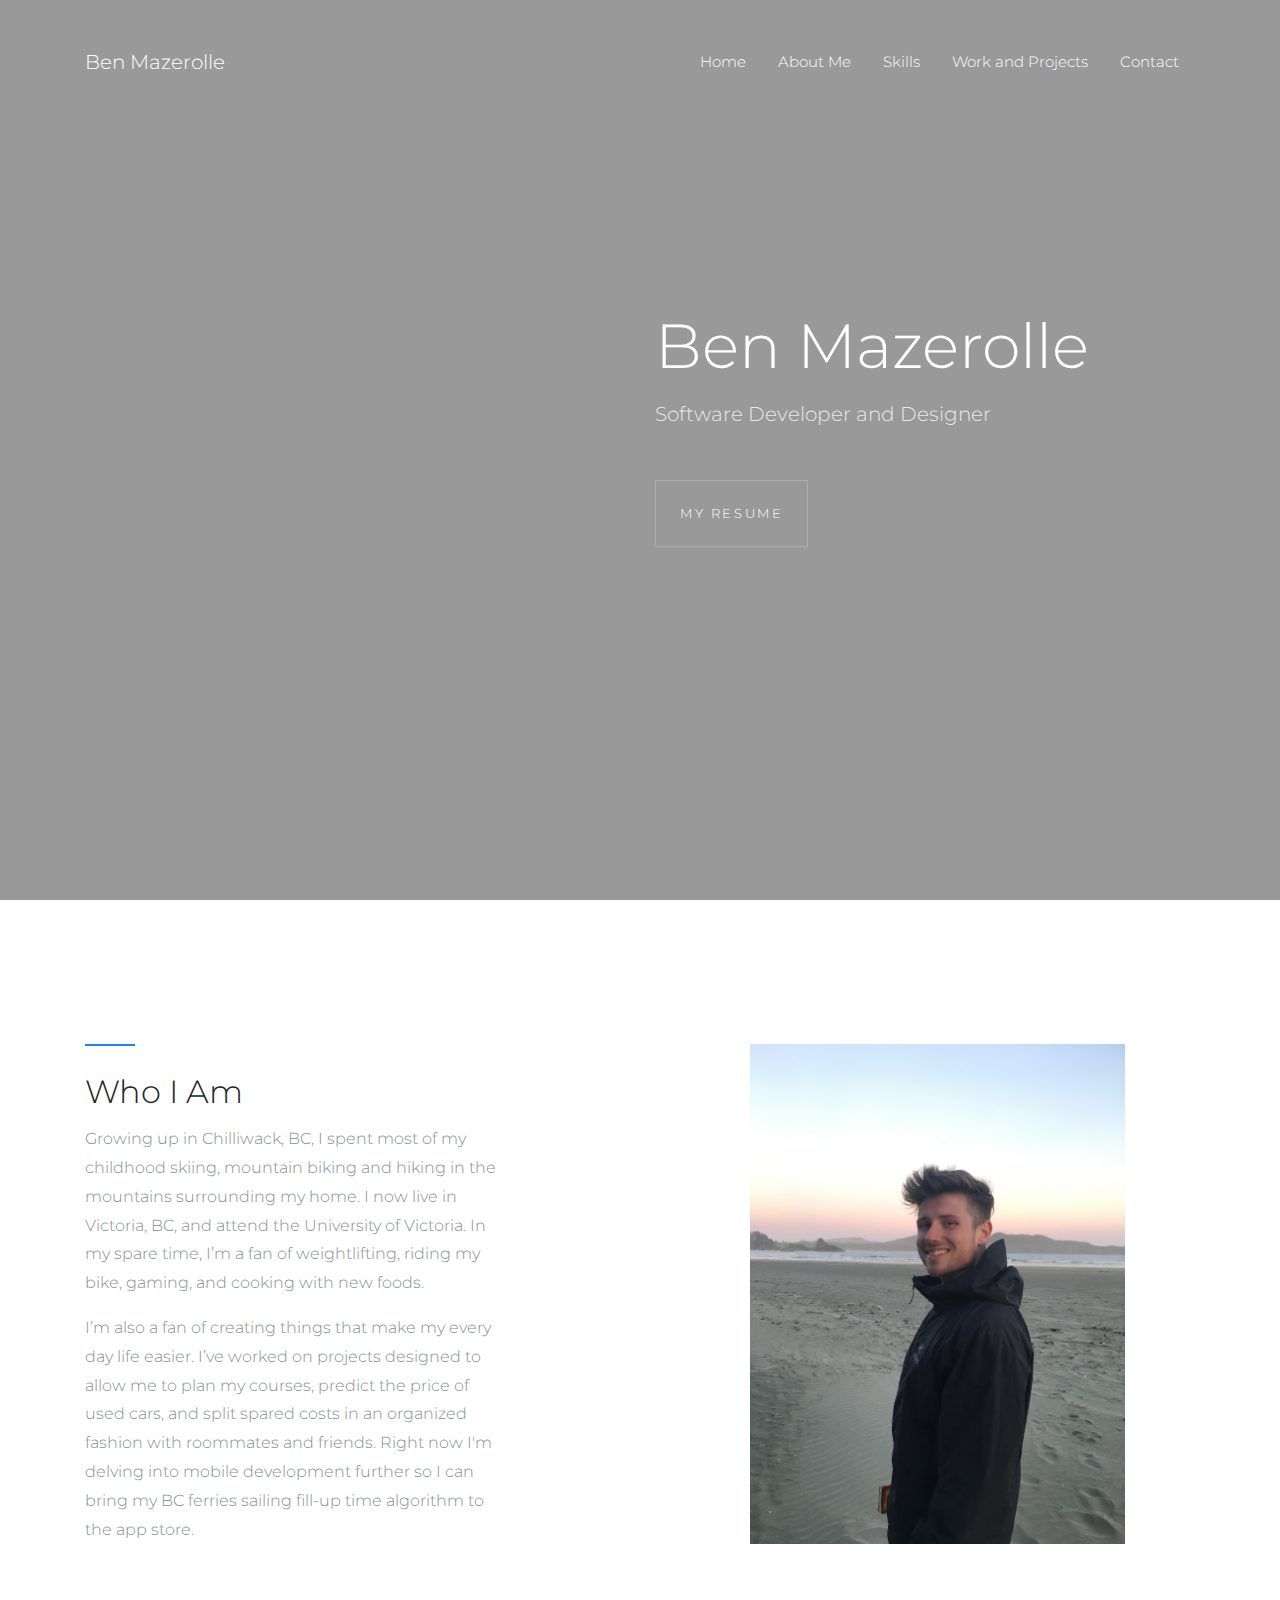
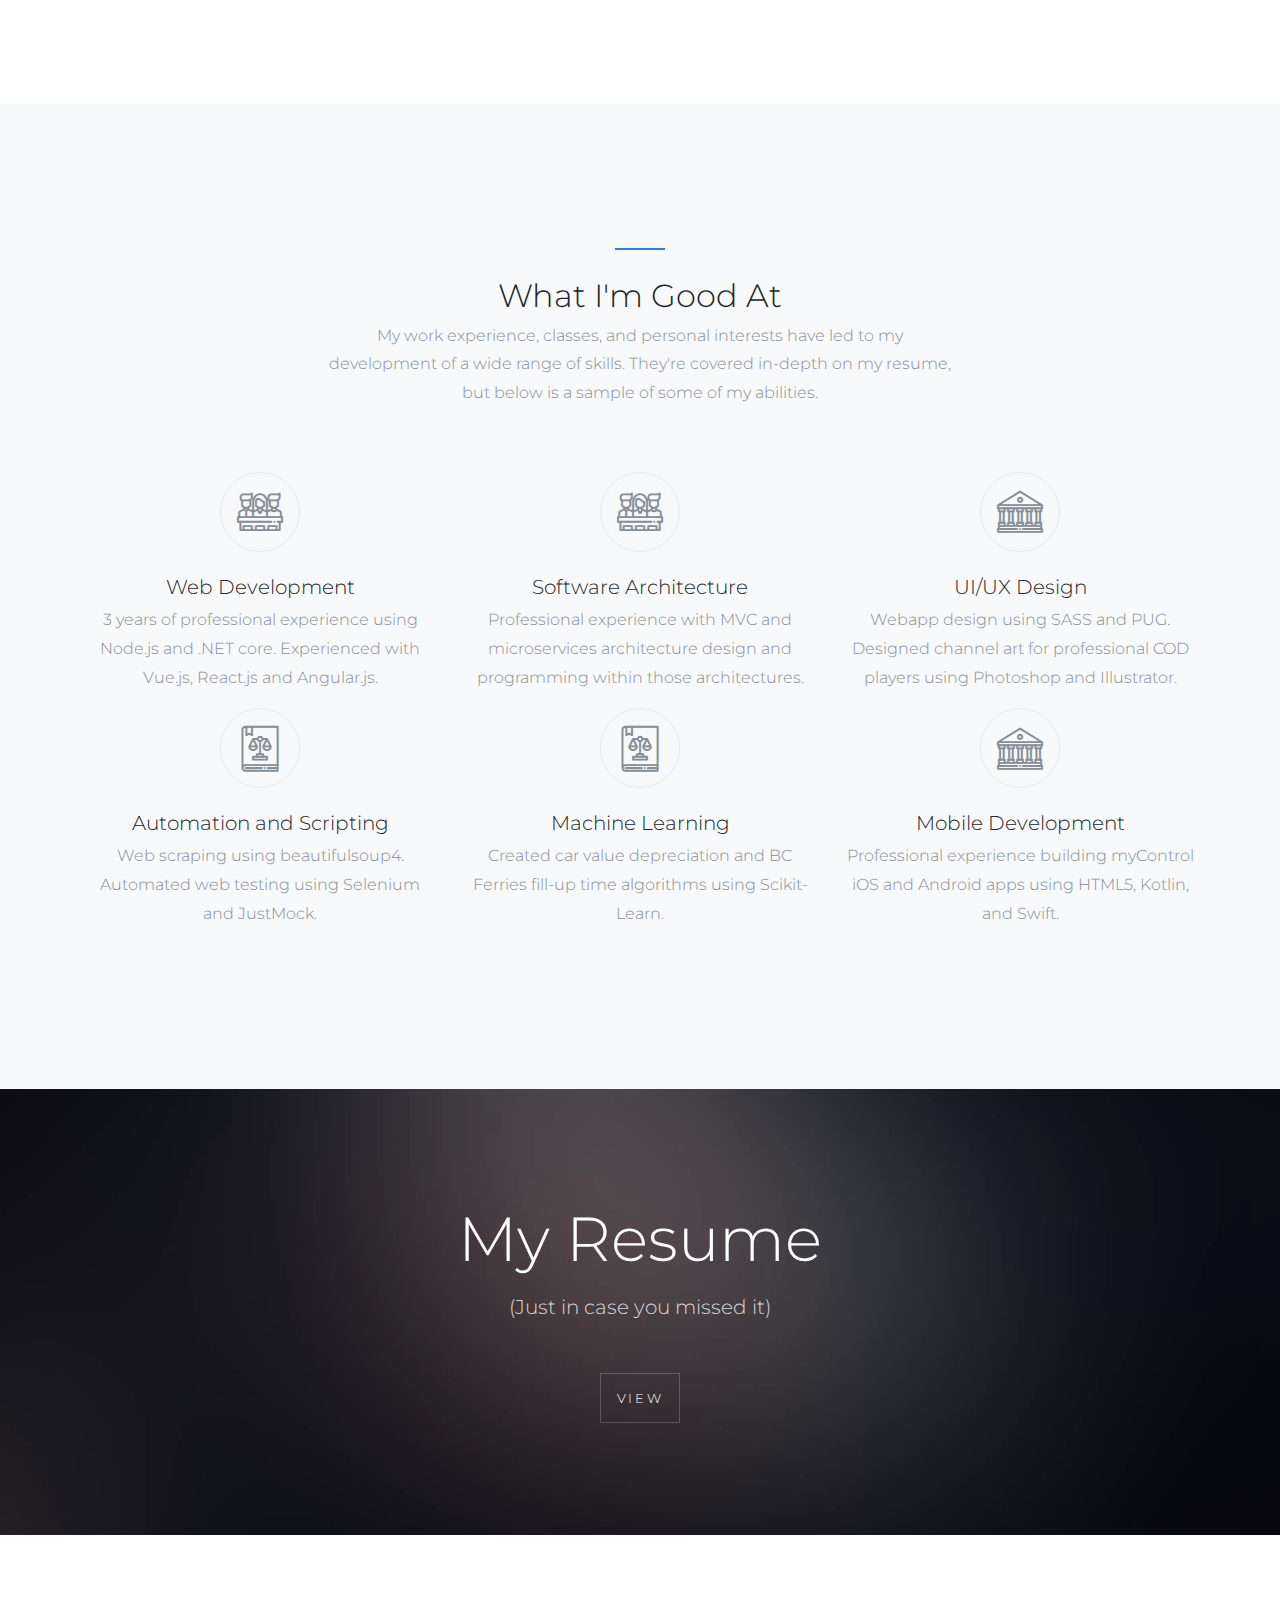
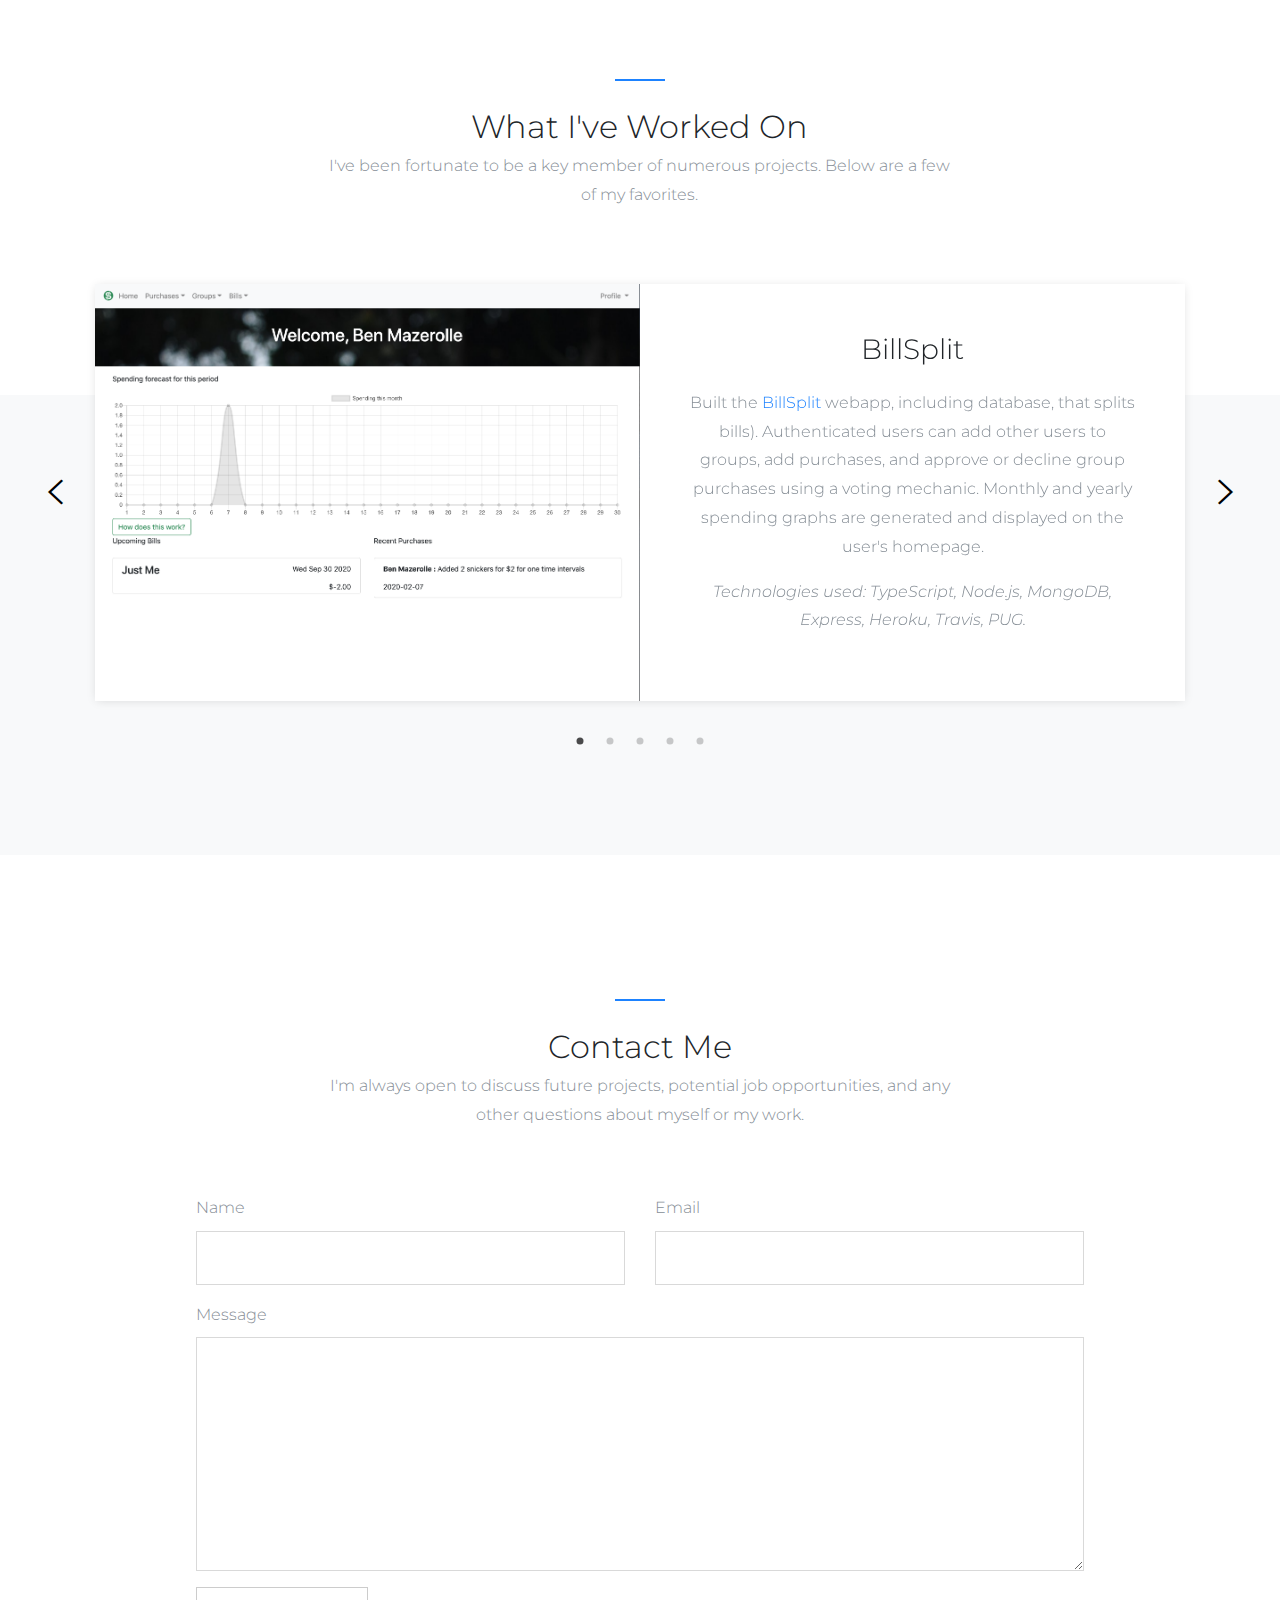
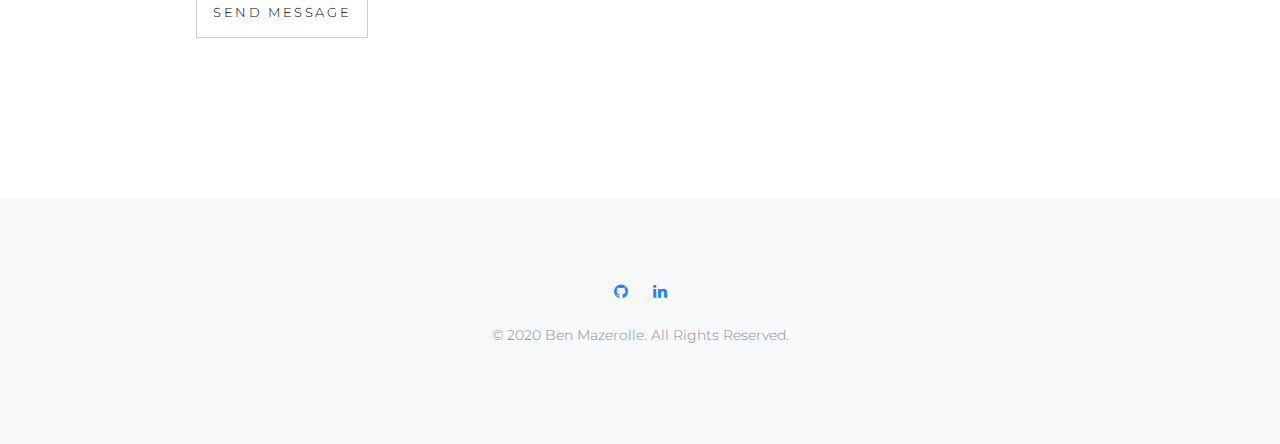
==== commit 73f45a3a: "More word fixes" ====
--- a/index.html
+++ b/index.html
@@ -66,7 +66,7 @@
           <div class="col-lg-5 pr-md-5 pr-sm-0">
             <h2 class="mt-0 heading-border-top mb-3 font-weight-normal">Who I Am</h2>
             <p>Growing up in Chilliwack, BC, I spent most of my childhood skiing, mountain biking and hiking in the mountains surrounding my home. I now live in Victoria, BC, and attend the University of Victoria. In my spare time, I’m a fan of weightlifting, riding my bike, gaming, and cooking with new foods.</p>
-            <p>I’m also a fan of creating things that make my every day life easier. I’ve worked on numerous programs designed to allow me to plan my courses, predict the price of used cars, and split spared costs in an organized fashion with roommates and friends. Right now I'm delving into mobile development further so I can bring my BC ferries sailing fill-up time algorithm to the app store.</p>
+            <p>I’m also a fan of creating things that make my every day life easier. I’ve worked on projects designed to allow me to plan my courses, predict the price of used cars, and split spared costs in an organized fashion with roommates and friends. Right now I'm delving into mobile development further so I can bring my BC ferries sailing fill-up time algorithm to the app store.</p>
           </div>
           <div class="col-lg-7">
             <div class="images">
